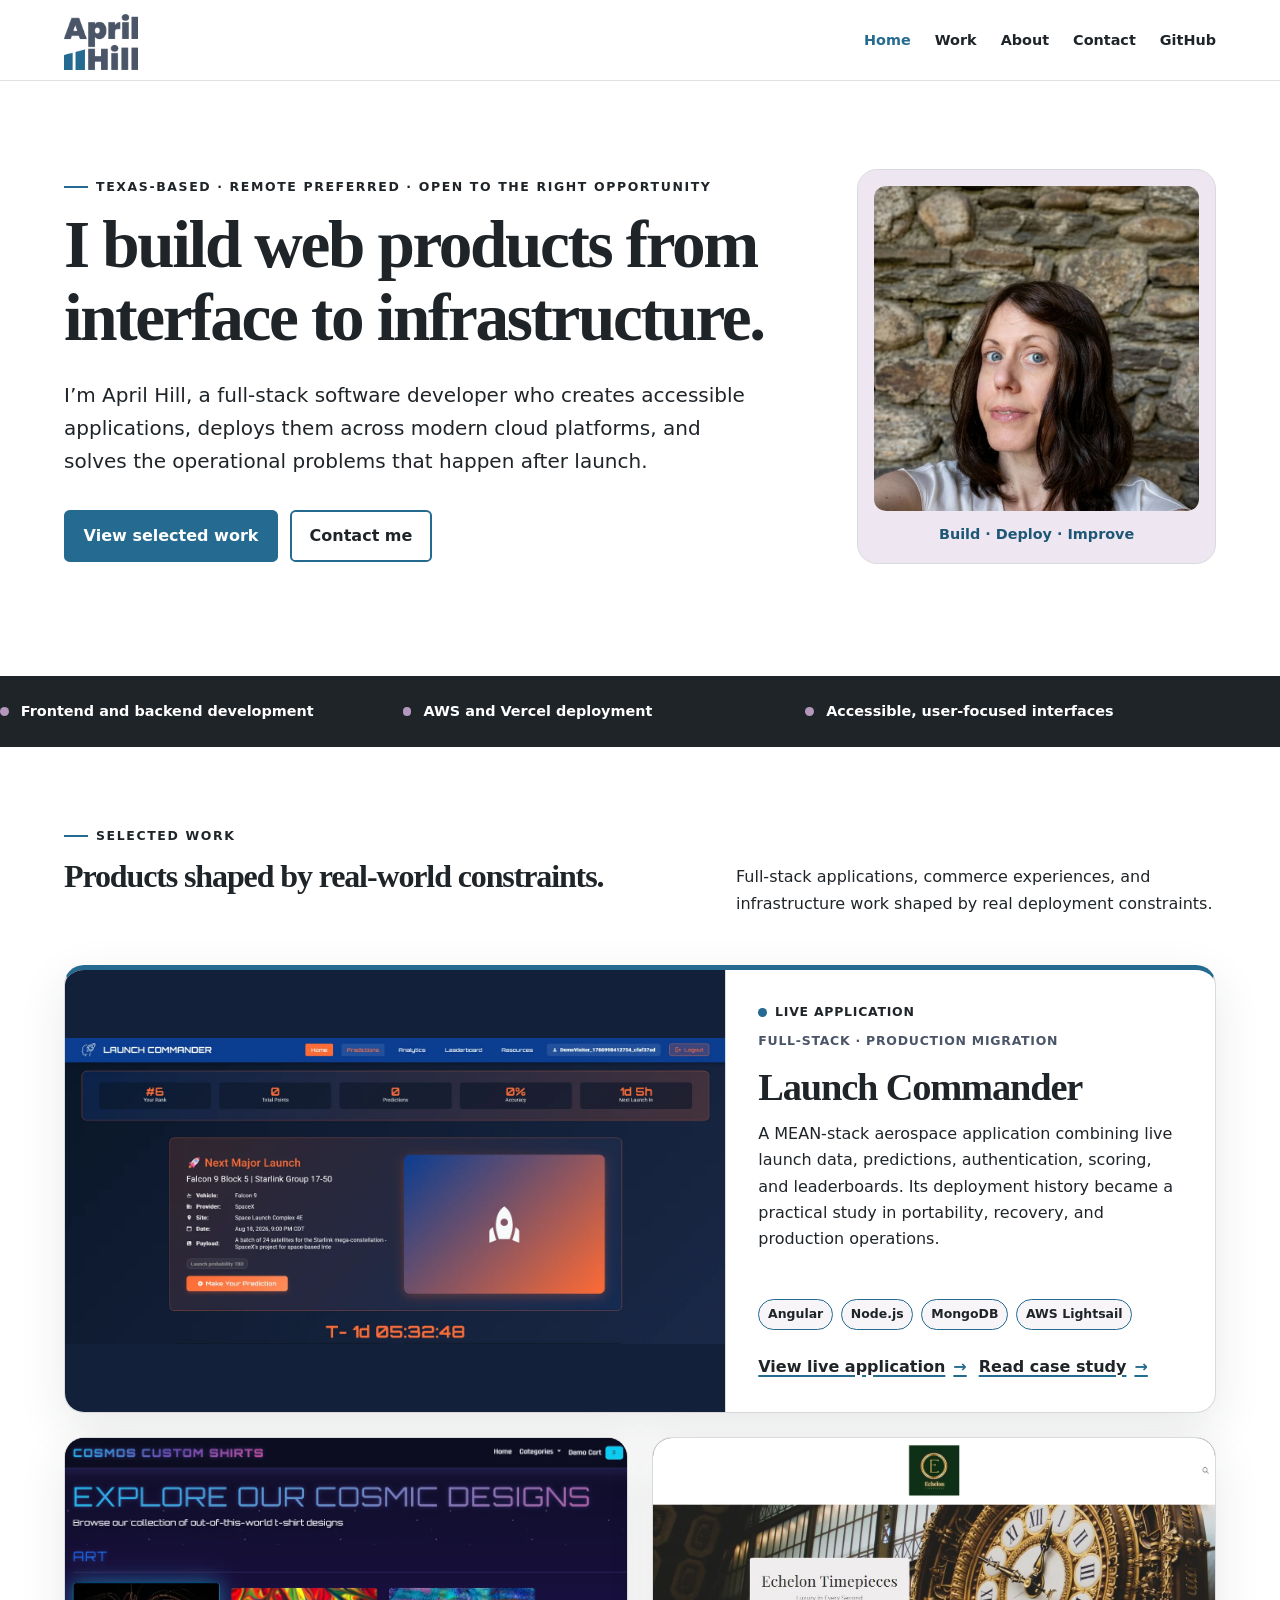
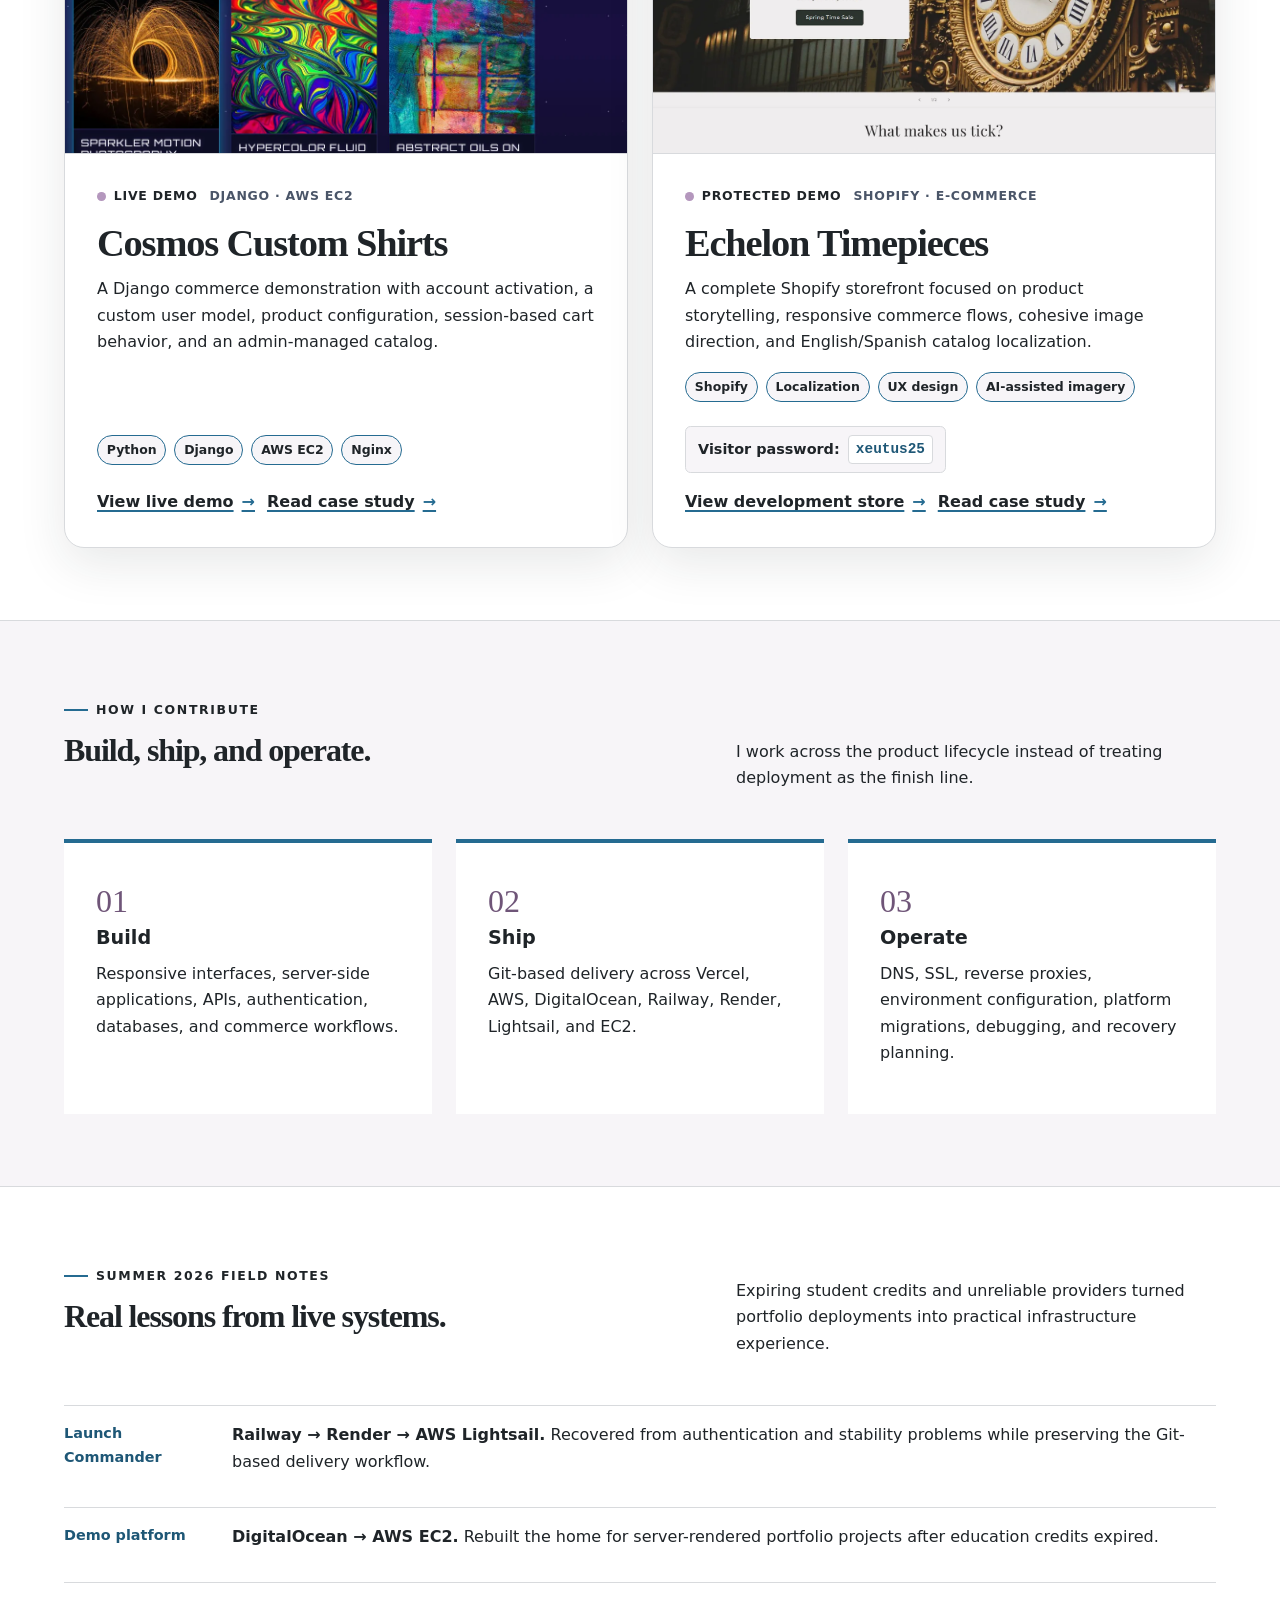
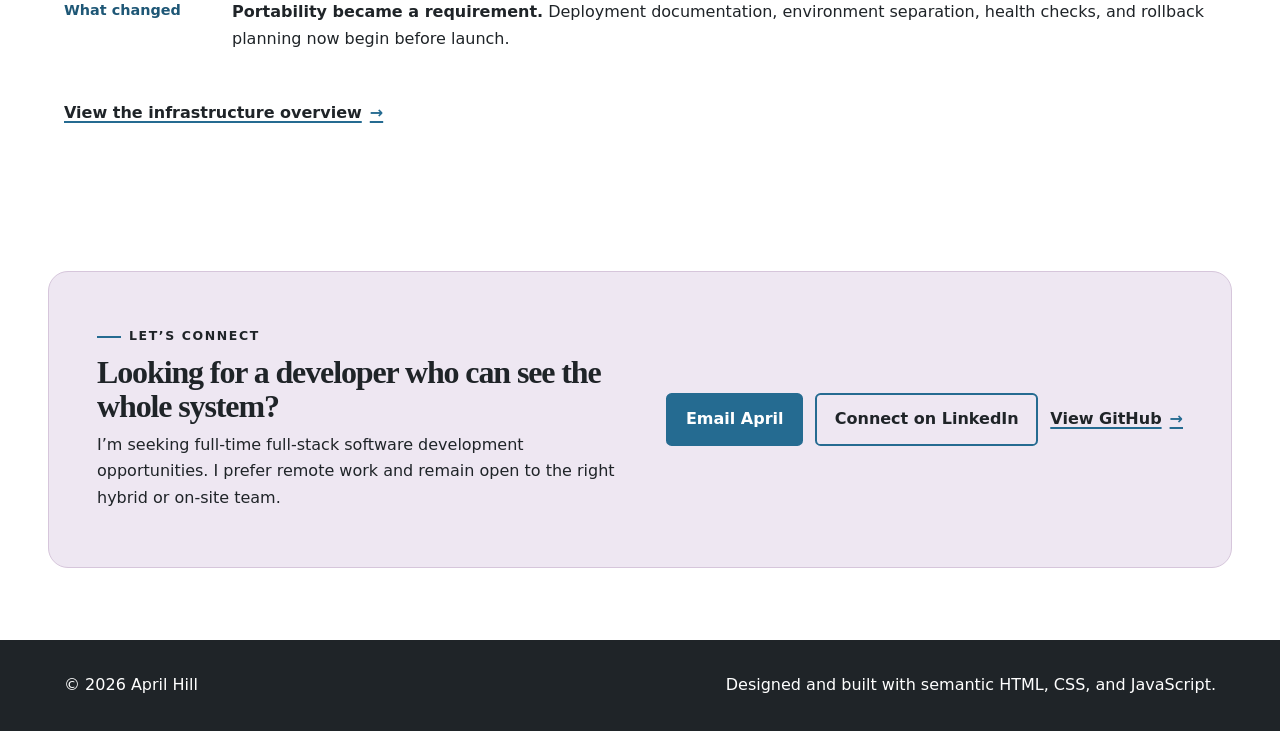
==== index.html @ 4a96fe5c "Initial portfolio site" ====
<!doctype html>
<html lang="en">
  <head>
    <meta charset="utf-8">
    <meta name="viewport" content="width=device-width, initial-scale=1">
    <meta name="description" content="April Hill is a full-stack software developer building accessible web products across frontend, backend, and cloud infrastructure.">
    <meta name="theme-color" content="#ffffff">
    <link rel="canonical" href="https://aprilhill.tech/">
    <link rel="icon" type="image/png" href="assets/images/logo.png">
    <meta property="og:type" content="website">
    <meta property="og:site_name" content="April Hill Portfolio">
    <meta property="og:title" content="April Hill | Full-Stack Software Developer">
    <meta property="og:description" content="Accessible full-stack web products, cloud delivery, and production-minded problem-solving.">
    <meta property="og:url" content="https://aprilhill.tech/">
    <meta property="og:image" content="https://aprilhill.tech/assets/images/profile/profile-april-stone.webp">
    <meta property="og:image:alt" content="April Hill, full-stack software developer">
    <meta name="twitter:card" content="summary">
    <title>April Hill | Full-Stack Software Developer</title>
    <link rel="stylesheet" href="css/global.css">
    <link rel="stylesheet" href="css/components.css">
    <link rel="stylesheet" href="css/pages.css">
    <script type="application/ld+json">
      {
        "@context": "https://schema.org",
        "@type": "Person",
        "name": "April Hill",
        "url": "https://aprilhill.tech/",
        "image": "https://aprilhill.tech/assets/images/profile/profile-april-stone.webp",
        "jobTitle": "Full-Stack Software Developer",
        "address": {
          "@type": "PostalAddress",
          "addressRegion": "Texas",
          "addressCountry": "US"
        },
        "sameAs": [
          "https://github.com/TiffanyApril-Dev",
          "https://www.linkedin.com/in/tiffanymorganhill"
        ],
        "knowsAbout": [
          "Full-stack web development",
          "Angular",
          "Node.js",
          "Python",
          "Django",
          "PHP",
          "MongoDB",
          "MySQL",
          "AWS",
          "Accessible web interfaces"
        ]
      }
    </script>
    <script src="js/main.js" defer></script>
  </head>
  <body>
    <a class="skip-link" href="#main-content">Skip to main content</a>

    <header class="site-header">
      <div class="container header-inner">
        <a class="wordmark" href="index.html" aria-label="April Hill home">
          <span class="wordmark-logo" aria-hidden="true"><img src="assets/images/logo.png" width="500" height="500" alt=""></span>
        </a>

        <button class="nav-toggle" type="button" aria-expanded="false" aria-controls="primary-nav" aria-label="Open navigation menu" data-nav-toggle>
          <span></span><span></span><span></span>
        </button>

        <nav class="primary-nav" id="primary-nav" aria-label="Primary navigation" data-primary-nav>
          <ul>
            <li><a href="index.html" aria-current="page">Home</a></li>
            <li><a href="work.html">Work</a></li>
            <li><a href="about.html">About</a></li>
            <li><a href="#contact">Contact</a></li>
            <li><a href="https://github.com/TiffanyApril-Dev" target="_blank" rel="noreferrer">GitHub</a></li>
          </ul>
        </nav>
      </div>
    </header>

    <main id="main-content">
      <section class="hero">
        <div class="container hero-grid">
          <div class="hero-copy">
            <p class="eyebrow">Texas-based · Remote preferred · Open to the right opportunity</p>
            <h1>I build web products from interface to infrastructure.</h1>
            <p class="hero-lead">I’m April Hill, a full-stack software developer who creates accessible applications, deploys them across modern cloud platforms, and solves the operational problems that happen after launch.</p>
            <div class="button-row">
              <a class="button" href="#selected-work">View selected work</a>
              <a class="button button--secondary" href="#contact">Contact me</a>
            </div>
          </div>

          <figure class="portrait-card portrait-card--tight">
            <img src="assets/images/profile/profile-april-stone.webp" width="1080" height="1080" alt="April Hill, full-stack software developer">
            <figcaption class="portrait-caption">Build · Deploy · Improve</figcaption>
          </figure>
        </div>
      </section>

      <aside class="proof-strip" aria-label="Core capabilities">
        <ul class="container proof-list">
          <li>Frontend and backend development</li>
          <li>AWS and Vercel deployment</li>
          <li>Accessible, user-focused interfaces</li>
        </ul>
      </aside>

      <section class="section" id="selected-work">
        <div class="container">
          <div class="section-heading">
            <div>
              <p class="eyebrow">Selected work</p>
              <h2>Products shaped by real-world constraints.</h2>
            </div>
            <p>Full-stack applications, commerce experiences, and infrastructure work shaped by real deployment constraints.</p>
          </div>

          <div class="project-grid">
            <article class="project-card project-card--featured">
              <figure class="project-card-media project-card-media--contain">
                <img src="assets/images/launch-commander/home-demo.webp" width="1600" height="750" loading="lazy" decoding="async" alt="Launch Commander dashboard showing user rank, prediction totals, and the next scheduled launch">
              </figure>
              <div class="project-card-body">
                <div class="project-card-kicker">
                  <span class="project-status project-status--live">Live application</span>
                  <span>Full-stack · Production migration</span>
                </div>
                <h3>Launch Commander</h3>
                <p>A MEAN-stack aerospace application combining live launch data, predictions, authentication, scoring, and leaderboards. Its deployment history became a practical study in portability, recovery, and production operations.</p>
                <ul class="tag-list" aria-label="Technologies used">
                  <li class="tag">Angular</li>
                  <li class="tag">Node.js</li>
                  <li class="tag">MongoDB</li>
                  <li class="tag">AWS Lightsail</li>
                </ul>
                <div class="link-row">
                  <a class="text-link" href="https://launchcommander.tech" target="_blank" rel="noreferrer">View live application</a>
                  <a class="text-link" href="launch-commander.html">Read case study</a>
                </div>
              </div>
            </article>

            <article class="project-card">
              <figure class="project-card-media">
                <img src="assets/images/cosmos/cosmos-home.webp" width="1175" height="661" loading="lazy" decoding="async" alt="Cosmos Custom Shirts product catalog displaying three colorful configurable designs">
              </figure>
              <div class="project-card-body">
                <div class="project-card-kicker">
                  <span class="project-status project-status--demo">Live demo</span>
                  <span>Django · AWS EC2</span>
                </div>
                <h3>Cosmos Custom Shirts</h3>
                <p>A Django commerce demonstration with account activation, a custom user model, product configuration, session-based cart behavior, and an admin-managed catalog.</p>
                <ul class="tag-list" aria-label="Technologies used">
                  <li class="tag">Python</li>
                  <li class="tag">Django</li>
                  <li class="tag">AWS EC2</li>
                  <li class="tag">Nginx</li>
                </ul>
                <div class="link-row">
                  <a class="text-link" href="https://cosmos.orbittiff.dev" target="_blank" rel="noreferrer">View live demo</a>
                  <a class="text-link" href="cosmos-custom-shirts.html">Read case study</a>
                </div>
              </div>
            </article>

            <article class="project-card">
              <figure class="project-card-media">
                <img src="assets/images/echelon/echelon-home.webp" width="1600" height="799" loading="lazy" decoding="async" alt="Echelon Timepieces storefront homepage with an ornate station clock and premium neutral styling">
              </figure>
              <div class="project-card-body">
                <div class="project-card-kicker">
                  <span class="project-status project-status--demo">Protected demo</span>
                  <span>Shopify · E-commerce</span>
                </div>
                <h3>Echelon Timepieces</h3>
                <p>A complete Shopify storefront focused on product storytelling, responsive commerce flows, cohesive image direction, and English/Spanish catalog localization.</p>
                <ul class="tag-list" aria-label="Technologies used">
                  <li class="tag">Shopify</li>
                  <li class="tag">Localization</li>
                  <li class="tag">UX design</li>
                  <li class="tag">AI-assisted imagery</li>
                </ul>
                <p class="demo-access"><span>Visitor password:</span> <code>xeutus25</code></p>
                <div class="link-row">
                  <a class="text-link" href="https://echelon-timepieces.myshopify.com" target="_blank" rel="noreferrer">View development store</a>
                  <a class="text-link" href="echelon-timepieces.html">Read case study</a>
                </div>
              </div>
            </article>
          </div>
        </div>
      </section>

      <section class="section section--surface">
        <div class="container">
          <div class="section-heading">
            <div>
              <p class="eyebrow">How I contribute</p>
              <h2>Build, ship, and operate.</h2>
            </div>
            <p>I work across the product lifecycle instead of treating deployment as the finish line.</p>
          </div>

          <div class="capability-grid">
            <article class="capability-card">
              <span class="capability-number" aria-hidden="true">01</span>
              <h3>Build</h3>
              <p>Responsive interfaces, server-side applications, APIs, authentication, databases, and commerce workflows.</p>
            </article>
            <article class="capability-card">
              <span class="capability-number" aria-hidden="true">02</span>
              <h3>Ship</h3>
              <p>Git-based delivery across Vercel, AWS, DigitalOcean, Railway, Render, Lightsail, and EC2.</p>
            </article>
            <article class="capability-card">
              <span class="capability-number" aria-hidden="true">03</span>
              <h3>Operate</h3>
              <p>DNS, SSL, reverse proxies, environment configuration, platform migrations, debugging, and recovery planning.</p>
            </article>
          </div>
        </div>
      </section>

      <section class="section">
        <div class="container">
          <div class="section-heading">
            <div>
              <p class="eyebrow">Summer 2026 field notes</p>
              <h2>Real lessons from live systems.</h2>
            </div>
            <p>Expiring student credits and unreliable providers turned portfolio deployments into practical infrastructure experience.</p>
          </div>

          <ol class="timeline">
            <li class="timeline-item">
              <span class="timeline-label">Launch Commander</span>
              <div><strong>Railway → Render → AWS Lightsail.</strong> Recovered from authentication and stability problems while preserving the Git-based delivery workflow.</div>
            </li>
            <li class="timeline-item">
              <span class="timeline-label">Demo platform</span>
              <div><strong>DigitalOcean → AWS EC2.</strong> Rebuilt the home for server-rendered portfolio projects after education credits expired.</div>
            </li>
            <li class="timeline-item">
              <span class="timeline-label">What changed</span>
              <div><strong>Portability became a requirement.</strong> Deployment documentation, environment separation, health checks, and rollback planning now begin before launch.</div>
            </li>
          </ol>
          <div class="section-action">
            <a class="text-link" href="work.html#cloud-infrastructure">View the infrastructure overview</a>
          </div>
        </div>
      </section>

      <section class="section" id="contact">
        <div class="container contact-panel">
          <div>
            <p class="eyebrow">Let’s connect</p>
            <h2>Looking for a developer who can see the whole system?</h2>
            <p>I’m seeking full-time full-stack software development opportunities. I prefer remote work and remain open to the right hybrid or on-site team.</p>
          </div>
          <div class="button-row">
            <a class="button" href="mailto:april.hill.dev@gmail.com">Email April</a>
            <a class="button button--secondary" href="https://www.linkedin.com/in/tiffanymorganhill" target="_blank" rel="noreferrer">Connect on LinkedIn</a>
            <a class="text-link" href="https://github.com/TiffanyApril-Dev" target="_blank" rel="noreferrer">View GitHub</a>
          </div>
        </div>
      </section>
    </main>

    <footer class="site-footer">
      <div class="container footer-inner">
        <span>© <span data-current-year>2026</span> April Hill</span>
        <span>Designed and built with semantic HTML, CSS, and JavaScript.</span>
      </div>
    </footer>
  </body>
</html>
---- css/global.css ----
@import url("tokens.css");

*,
*::before,
*::after {
  box-sizing: border-box;
}

html {
  scroll-behavior: smooth;
}

body {
  margin: 0;
  background: var(--color-canvas);
  color: var(--color-text);
  font-family: var(--font-body);
  font-size: var(--text-base);
  line-height: 1.65;
  text-rendering: optimizeLegibility;
  overflow-x: clip;
}

body.nav-open {
  overflow: hidden;
}

img,
svg {
  display: block;
  max-width: 100%;
}

button,
input,
textarea {
  font: inherit;
}

a {
  color: var(--color-primary-strong);
  text-underline-offset: 0.2em;
}

a:hover {
  color: var(--color-primary-strong);
}

:focus-visible {
  outline: 3px solid var(--color-focus);
  outline-offset: 4px;
}

h1,
h2,
h3,
p {
  margin-top: 0;
}

h1,
h2,
h3 {
  color: var(--color-ink);
  line-height: 1.08;
  overflow-wrap: break-word;
}

h1,
h2 {
  font-family: var(--font-display);
  font-weight: 600;
  letter-spacing: -0.035em;
}

h1 {
  margin-bottom: var(--space-5);
  font-size: var(--text-2xl);
}

h2 {
  margin-bottom: var(--space-5);
  font-size: var(--text-xl);
}

h3 {
  margin-bottom: var(--space-3);
  font-size: 1.2rem;
}

.container {
  width: 100%;
  max-width: calc(var(--content-width) + 2rem);
  margin-inline: auto;
  padding-inline: 1rem;
}

.reading-width {
  max-width: var(--reading-width);
}

.section {
  padding-block: var(--space-8);
}

.section--surface {
  background: var(--color-bg-alternate);
  border-block: 1px solid var(--color-border);
}

.eyebrow {
  display: inline-flex;
  align-items: center;
  gap: var(--space-2);
  margin-bottom: var(--space-3);
  color: var(--color-ink);
  font-size: var(--text-xs);
  font-weight: 800;
  letter-spacing: 0.13em;
  text-transform: uppercase;
}

.eyebrow::before {
  width: 1.5rem;
  height: 2px;
  flex: 0 0 auto;
  background: var(--color-primary);
  content: "";
}

.section-heading {
  display: grid;
  grid-template-columns: minmax(0, 1fr) minmax(16rem, 30rem);
  gap: var(--space-6);
  align-items: end;
  margin-bottom: var(--space-7);
}

.section-heading > * {
  min-width: 0;
  margin-bottom: 0;
}

.skip-link {
  position: fixed;
  z-index: 100;
  top: var(--space-4);
  left: var(--space-4);
  padding: var(--space-3) var(--space-4);
  transform: translateY(-200%);
  background: var(--color-ink);
  color: white;
  border-radius: var(--radius-sm);
}

.skip-link:focus {
  transform: translateY(0);
}

@media (max-width: 48rem) {
  h1 {
    font-size: clamp(2.35rem, 11vw, 3.25rem);
  }

  .section {
    padding-block: var(--space-7);
  }

  .section-heading {
    grid-template-columns: 1fr;
    gap: var(--space-3);
  }
}

@media (prefers-reduced-motion: reduce) {
  html {
    scroll-behavior: auto;
  }

  *,
  *::before,
  *::after {
    scroll-behavior: auto !important;
    transition-duration: 0.01ms !important;
    animation-duration: 0.01ms !important;
    animation-iteration-count: 1 !important;
  }
}
---- css/components.css ----
.site-header {
  position: sticky;
  z-index: 20;
  top: 0;
  background: color-mix(in srgb, var(--color-surface) 94%, transparent);
  border-bottom: 1px solid color-mix(in srgb, var(--color-border) 80%, transparent);
  backdrop-filter: blur(14px);
}

.header-inner {
  display: flex;
  min-height: 5rem;
  align-items: center;
  justify-content: space-between;
  gap: var(--space-5);
}

.wordmark {
  display: inline-flex;
  align-items: center;
  gap: var(--space-2);
  color: var(--color-ink);
  font-weight: 800;
  text-decoration: none;
}

.wordmark-logo {
  position: relative;
  display: block;
  width: 4.65rem;
  height: 3.75rem;
  flex: 0 0 auto;
  overflow: hidden;
}

.wordmark-logo img {
  position: absolute;
  top: -0.83rem;
  left: -0.32rem;
  width: 5.39rem;
  max-width: none;
  height: auto;
}

.primary-nav ul {
  display: flex;
  margin: 0;
  padding: 0;
  align-items: center;
  gap: var(--space-5);
  list-style: none;
}

.primary-nav a {
  color: var(--color-ink);
  font-size: var(--text-sm);
  font-weight: 700;
  text-decoration: none;
}

.primary-nav a[aria-current="page"] {
  color: var(--color-primary);
}

.nav-toggle {
  display: none;
  width: 2.8rem;
  height: 2.8rem;
  padding: 0.7rem;
  border: 1px solid var(--color-border);
  background: var(--color-surface);
  border-radius: var(--radius-sm);
}

.nav-toggle span {
  display: block;
  height: 2px;
  margin-block: 0.25rem;
  background: var(--color-ink);
}

.button-row,
.link-row {
  display: flex;
  flex-wrap: wrap;
  gap: var(--space-3);
  align-items: center;
}

.button {
  display: inline-flex;
  min-height: 3rem;
  padding: 0.7rem 1.1rem;
  align-items: center;
  justify-content: center;
  background: var(--color-button-primary-bg);
  color: var(--color-button-primary-text);
  border: 2px solid var(--color-button-primary-border);
  border-radius: var(--radius-sm);
  font-weight: 800;
  text-decoration: none;
  transition: background-color 160ms ease, border-color 160ms ease, transform 160ms ease;
}

.button:hover {
  background: var(--color-button-primary-bg-hover);
  border-color: var(--color-button-primary-bg-hover);
  color: var(--color-button-primary-text);
  transform: translateY(-2px);
}

.button--secondary {
  background: transparent;
  color: var(--color-ink);
  border-color: var(--color-button-primary-border);
}

.button--secondary:hover {
  background: var(--color-primary-soft);
  color: var(--color-ink);
  border-color: var(--color-button-primary-border);
}

.text-link {
  display: inline-flex;
  align-items: center;
  gap: var(--space-2);
  color: var(--color-ink);
  font-weight: 800;
  text-decoration-color: var(--color-primary);
  text-decoration-thickness: 0.12em;
}

.text-link:hover {
  color: var(--color-ink);
  text-decoration-color: var(--color-accent-decorative);
}

.text-link::after {
  color: var(--color-primary);
  content: "\2192";
}

.demo-access {
  display: flex;
  width: fit-content;
  max-width: 100%;
  margin: 0 0 var(--space-4);
  padding: var(--space-2) var(--space-3);
  flex-wrap: wrap;
  gap: var(--space-2);
  align-items: center;
  background: var(--color-primary-soft);
  color: var(--color-ink);
  border: 1px solid var(--color-border);
  border-radius: var(--radius-sm);
  font-size: var(--text-sm);
}

.demo-access span {
  font-weight: 700;
}

.demo-access code {
  padding: 0.1rem 0.45rem;
  background: var(--color-surface);
  color: var(--color-primary-strong);
  border: 1px solid var(--color-border);
  border-radius: 0.25rem;
  font-family: ui-monospace, "Cascadia Code", "SFMono-Regular", Consolas, monospace;
  font-weight: 800;
}

.tag-list {
  display: flex;
  flex-wrap: wrap;
  margin: 0;
  padding: 0;
  gap: var(--space-2);
  list-style: none;
}

.tag {
  padding: 0.25rem 0.55rem;
  background: var(--color-primary-soft);
  color: var(--color-ink);
  border: 1px solid var(--color-primary);
  border-radius: 999px;
  font-size: var(--text-xs);
  font-weight: 750;
}

.project-grid {
  display: grid;
  grid-template-columns: repeat(12, minmax(0, 1fr));
  gap: var(--space-5);
}

.project-card {
  grid-column: span 6;
  display: flex;
  min-height: 31rem;
  flex-direction: column;
  overflow: hidden;
  background: var(--color-surface-strong);
  border: 1px solid var(--color-border);
  border-radius: var(--radius-lg);
  box-shadow: var(--shadow-soft);
  min-width: 0;
}

.project-card--featured {
  grid-column: 1 / -1;
  display: grid;
  grid-template-columns: minmax(0, 1.15fr) minmax(20rem, 0.85fr);
  min-height: 28rem;
  background: var(--color-surface-strong);
  color: var(--color-ink);
  border-top: 5px solid var(--color-primary);
}

.project-card-media {
  aspect-ratio: 16 / 9;
  margin: 0;
  overflow: hidden;
  background: var(--color-ink);
  border-bottom: 1px solid var(--color-border);
}

.project-card-media img {
  width: 100%;
  height: 100%;
  object-fit: cover;
  object-position: center top;
}

.project-card-media--contain {
  background: #12203a;
}

.project-card-media--contain img {
  object-fit: contain;
  object-position: center;
}

.project-card--featured .project-card-media {
  height: 100%;
  aspect-ratio: auto;
  border-right: 1px solid var(--color-border);
  border-bottom: 0;
}

.project-card-body {
  display: flex;
  padding: var(--space-6);
  flex: 1;
  flex-direction: column;
}

.project-card-kicker {
  display: flex;
  flex-wrap: wrap;
  margin-bottom: var(--space-4);
  gap: var(--space-2) var(--space-3);
  align-items: center;
  color: var(--color-muted);
  font-size: var(--text-xs);
  font-weight: 800;
  letter-spacing: 0.06em;
  text-transform: uppercase;
}

.project-status {
  display: inline-flex;
  gap: var(--space-2);
  align-items: center;
  color: var(--color-ink);
}

.project-status::before {
  width: 0.55rem;
  height: 0.55rem;
  flex: 0 0 auto;
  background: var(--color-primary);
  border-radius: 50%;
  content: "";
}

.project-status--demo::before {
  background: var(--color-accent-decorative);
}

.project-status--archived::before {
  background: var(--color-muted);
}

.project-card h3 {
  max-width: 30rem;
  font-family: var(--font-display);
  font-size: clamp(1.7rem, 3vw, 2.6rem);
  letter-spacing: -0.03em;
}

.project-card p {
  max-width: 44rem;
}

.project-card .tag-list {
  margin-top: auto;
  margin-bottom: var(--space-5);
}

.capability-grid {
  display: grid;
  grid-template-columns: repeat(3, 1fr);
  gap: var(--space-5);
}

.capability-card {
  padding: var(--space-6);
  border-top: 4px solid var(--color-primary);
  background: var(--color-surface);
}

.capability-number {
  color: var(--color-accent);
  font-family: var(--font-display);
  font-size: 2rem;
}

.site-footer {
  padding-block: var(--space-6);
  background: var(--color-ink);
  color: var(--color-neutral-white);
}

.footer-inner {
  display: flex;
  justify-content: space-between;
  gap: var(--space-5);
}

.site-footer a {
  color: var(--color-neutral-white);
}

@media (max-width: 48rem) {
  .wordmark-logo {
    width: 4.03rem;
    height: 3.25rem;
  }

  .wordmark-logo img {
    top: -0.72rem;
    left: -0.28rem;
    width: 4.67rem;
  }

  .nav-toggle {
    display: block;
  }

  .primary-nav {
    position: fixed;
    inset: 5rem 0 auto 0;
    display: none;
    padding: var(--space-5) 1rem var(--space-6);
    background: var(--color-surface);
    border-bottom: 1px solid var(--color-border);
  }

  .primary-nav[data-open="true"] {
    display: block;
  }

  .primary-nav ul {
    align-items: stretch;
    flex-direction: column;
    gap: 0;
  }

  .primary-nav a {
    display: block;
    padding: var(--space-4);
    border-bottom: 1px solid var(--color-border);
    font-size: var(--text-base);
  }

  .project-card,
  .project-card--featured {
    grid-column: 1 / -1;
    min-height: auto;
  }

  .project-card--featured {
    grid-template-columns: 1fr;
  }

  .project-card--featured .project-card-media {
    aspect-ratio: 16 / 9;
    border-right: 0;
    border-bottom: 1px solid var(--color-border);
  }

  .capability-grid {
    grid-template-columns: 1fr;
  }

  .footer-inner {
    flex-direction: column;
  }
}
---- css/pages.css ----
.hero {
  padding-block: var(--space-8) var(--space-9);
  background: var(--color-surface);
}

.hero-grid {
  display: grid;
  grid-template-columns: minmax(0, 1.35fr) minmax(18rem, 0.65fr);
  gap: var(--space-7);
  align-items: center;
}

.hero-copy {
  max-width: 52rem;
  min-width: 0;
}

.hero-lead {
  max-width: 44rem;
  margin-bottom: var(--space-6);
  font-size: var(--text-lg);
}

.portrait-card {
  max-width: 23rem;
  margin-inline: auto;
  padding: var(--space-4);
  background: var(--color-bg-portrait);
  border: 1px solid var(--color-border);
  border-radius: var(--radius-lg);
}

.portrait-card img {
  width: 100%;
  height: auto;
  object-fit: contain;
  object-position: center bottom;
  border-radius: var(--radius-md);
}

.portrait-card--tight {
  overflow: hidden;
}

.portrait-card--tight img {
  aspect-ratio: 1;
  object-fit: cover;
  object-position: center 25%;
}

.portrait-caption {
  margin: var(--space-3) 0 0;
  color: var(--color-primary-strong);
  font-size: var(--text-sm);
  font-weight: 750;
  text-align: center;
}

.proof-strip {
  padding-block: var(--space-5);
  background: var(--color-ink);
  color: white;
}

.proof-list {
  display: grid;
  grid-template-columns: repeat(3, 1fr);
  margin: 0;
  padding: 0;
  gap: var(--space-5);
  list-style: none;
}

.proof-list li {
  display: flex;
  gap: var(--space-3);
  align-items: center;
  font-size: var(--text-sm);
  font-weight: 700;
}

.proof-list li::before {
  width: 0.55rem;
  height: 0.55rem;
  flex: 0 0 auto;
  background: var(--color-accent-decorative);
  border-radius: 50%;
  content: "";
}

.timeline {
  display: grid;
  margin: 0;
  padding: 0;
  gap: var(--space-4);
  list-style: none;
}

.timeline-item {
  display: grid;
  grid-template-columns: 9rem minmax(0, 1fr);
  padding-block: var(--space-4);
  gap: var(--space-5);
  border-top: 1px solid var(--color-border);
}

.timeline-label {
  color: var(--color-primary-strong);
  font-size: var(--text-sm);
  font-weight: 800;
}

.contact-panel {
  display: grid;
  grid-template-columns: minmax(0, 1fr) auto;
  padding: var(--space-7);
  gap: var(--space-6);
  align-items: center;
  background: var(--color-bg-accent-callout);
  border: 1px solid color-mix(in srgb, var(--color-accent-digital-lavender) 55%, white);
  border-radius: var(--radius-lg);
}

.contact-panel h2,
.contact-panel p {
  margin-bottom: var(--space-2);
}

.page-hero {
  padding-block: var(--space-8) var(--space-7);
}

.page-hero p {
  max-width: var(--reading-width);
  font-size: var(--text-lg);
}

.work-list {
  display: grid;
  gap: var(--space-5);
}

.work-showcase {
  display: grid;
  gap: var(--space-6);
}

.work-card {
  display: grid;
  grid-template-columns: minmax(18rem, 0.85fr) minmax(0, 1.15fr);
  overflow: hidden;
  background: var(--color-surface);
  border: 1px solid var(--color-border);
  border-radius: var(--radius-lg);
  box-shadow: var(--shadow-soft);
}

.work-card--featured {
  border-top: 5px solid var(--color-primary);
}

.work-card-media {
  min-height: 100%;
  margin: 0;
  overflow: hidden;
  background: var(--color-ink);
  border-right: 1px solid var(--color-border);
}

.work-card-media img {
  width: 100%;
  height: 100%;
  min-height: 27rem;
  object-fit: cover;
  object-position: center top;
}

.work-card-media--contain {
  background: #12203a;
}

.work-card-media--contain img {
  object-fit: contain;
  object-position: center;
}

.work-card-body {
  display: flex;
  padding: var(--space-7);
  flex-direction: column;
  min-width: 0;
}

.work-card-body h2 {
  margin-bottom: var(--space-4);
}

.work-card-body .tag-list {
  margin: auto 0 var(--space-5);
}

.project-facts {
  display: grid;
  grid-template-columns: repeat(3, minmax(0, 1fr));
  margin: var(--space-5) 0;
  border-block: 1px solid var(--color-border);
}

.project-facts div {
  padding: var(--space-4);
  border-right: 1px solid var(--color-border);
  min-width: 0;
}

.project-facts div:first-child {
  padding-left: 0;
}

.project-facts div:last-child {
  padding-right: 0;
  border-right: 0;
}

.project-facts dt {
  margin-bottom: var(--space-1);
  color: var(--color-primary-strong);
  font-size: var(--text-xs);
  font-weight: 800;
  letter-spacing: 0.09em;
  text-transform: uppercase;
}

.project-facts dd {
  margin: 0;
  color: var(--color-ink);
  font-size: var(--text-sm);
  font-weight: 700;
  line-height: 1.45;
}

.deployment-map {
  display: flex;
  min-height: 100%;
  padding: var(--space-7);
  gap: var(--space-4);
  align-items: center;
  justify-content: center;
  background: var(--color-ink);
  color: var(--color-neutral-white);
  border-right: 1px solid var(--color-border);
}

.deployment-targets {
  display: grid;
  gap: var(--space-3);
}

.deployment-node {
  display: grid;
  min-width: 10rem;
  padding: var(--space-4);
  gap: var(--space-1);
  background: rgb(255 255 255 / 0.08);
  border: 1px solid rgb(255 255 255 / 0.22);
  border-radius: var(--radius-md);
}

.deployment-node--source {
  border-color: var(--color-primary);
  box-shadow: 0 0 0 1px color-mix(in srgb, var(--color-primary) 35%, transparent);
}

.deployment-node strong {
  color: var(--color-neutral-white);
}

.deployment-node span {
  color: color-mix(in srgb, var(--color-neutral-white) 75%, transparent);
  font-size: var(--text-xs);
  line-height: 1.4;
}

.deployment-arrow {
  color: var(--color-accent-decorative);
  font-size: 2rem;
  font-weight: 800;
}

.section-action {
  margin-top: var(--space-6);
}

.work-item {
  display: grid;
  grid-template-columns: 12rem minmax(0, 1fr) auto;
  padding: var(--space-6) 0;
  gap: var(--space-6);
  align-items: start;
  border-top: 1px solid var(--color-border);
}

.work-item > * {
  min-width: 0;
}

.work-item h2 {
  font-family: var(--font-body);
  font-size: 1.35rem;
  letter-spacing: -0.02em;
}

.work-meta {
  color: var(--color-primary-strong);
  font-size: var(--text-sm);
  font-weight: 800;
}

.case-study-hero {
  padding-block: var(--space-8);
  background: var(--color-bg-alternate);
  border-bottom: 1px solid var(--color-border);
}

.case-study-hero-grid {
  display: grid;
  grid-template-columns: minmax(0, 1.2fr) minmax(18rem, 0.8fr);
  gap: var(--space-7);
  align-items: end;
}

.case-study-hero-grid > *,
.case-study-section > * {
  min-width: 0;
}

.case-study-lead {
  max-width: var(--reading-width);
  margin-bottom: var(--space-6);
  font-size: var(--text-lg);
}

.case-study-hero .button-row {
  margin-top: var(--space-5);
}

.case-study-summary {
  padding: var(--space-6);
  background: var(--color-surface);
  border: 1px solid var(--color-border);
  border-top: 4px solid var(--color-accent-decorative);
  border-radius: var(--radius-lg);
  box-shadow: var(--shadow-soft);
}

.case-study-summary dl {
  display: grid;
  margin: 0;
  gap: var(--space-4);
}

.case-study-summary div {
  padding-bottom: var(--space-3);
  border-bottom: 1px solid var(--color-border);
}

.case-study-summary div:last-child {
  padding-bottom: 0;
  border-bottom: 0;
}

.case-study-summary dt {
  color: var(--color-primary-strong);
  font-size: var(--text-xs);
  font-weight: 800;
  letter-spacing: 0.1em;
  text-transform: uppercase;
}

.case-study-summary dd {
  margin: var(--space-1) 0 0;
  font-weight: 700;
  overflow-wrap: anywhere;
}

.case-study-figure {
  margin: 0;
  overflow: hidden;
  background: var(--color-surface);
  border: 1px solid var(--color-border);
  border-radius: var(--radius-lg);
  box-shadow: var(--shadow-soft);
}

.case-study-figure img {
  width: 100%;
  height: auto;
}

.case-study-figure figcaption {
  padding: var(--space-3) var(--space-4);
  color: var(--color-muted);
  font-size: var(--text-sm);
}

.case-study-section {
  display: grid;
  grid-template-columns: minmax(12rem, 0.35fr) minmax(0, 0.65fr);
  gap: var(--space-7);
  align-items: start;
}

.case-study-section h2 {
  position: sticky;
  top: 7rem;
}

.case-study-copy {
  max-width: var(--reading-width);
}

.case-study-gallery {
  display: grid;
  grid-template-columns: repeat(2, minmax(0, 1fr));
  margin-top: var(--space-6);
  gap: var(--space-5);
}

.case-study-gallery .case-study-figure--wide {
  grid-column: 1 / -1;
}

.architecture-flow {
  display: grid;
  grid-template-columns: repeat(3, minmax(0, 1fr));
  margin-top: var(--space-6);
  padding: var(--space-5);
  gap: var(--space-4);
  background: var(--color-surface);
  border: 1px solid var(--color-border);
  border-radius: var(--radius-lg);
  box-shadow: var(--shadow-soft);
}

.architecture-node {
  position: relative;
  min-width: 0;
  padding: var(--space-4);
  background: var(--color-bg-alternate);
  border: 1px solid var(--color-border);
  border-top: 3px solid var(--color-primary);
  border-radius: var(--radius-md);
}

.architecture-node:not(:last-child)::after {
  position: absolute;
  top: 50%;
  right: calc(var(--space-4) * -1 - 0.42rem);
  z-index: 1;
  width: 0.85rem;
  height: 0.85rem;
  transform: translateY(-50%) rotate(45deg);
  border-top: 2px solid var(--color-primary);
  border-right: 2px solid var(--color-primary);
  content: "";
}

.architecture-node strong,
.architecture-node span {
  display: block;
}

.architecture-node strong {
  margin-bottom: var(--space-1);
  color: var(--color-ink);
}

.architecture-node span {
  color: var(--color-muted);
  font-size: var(--text-sm);
}

.migration-history {
  display: grid;
  margin: var(--space-6) 0 0;
  padding: 0;
  gap: var(--space-4);
  list-style: none;
}

.migration-history li {
  display: grid;
  grid-template-columns: 3.25rem minmax(0, 1fr);
  padding: var(--space-4);
  gap: var(--space-3);
  background: var(--color-surface);
  border: 1px solid var(--color-border);
  border-left: 3px solid var(--color-primary);
  border-radius: var(--radius-md);
}

.migration-step {
  color: var(--color-primary-strong);
  font-size: var(--text-xs);
  font-weight: 800;
  letter-spacing: 0.08em;
  text-transform: uppercase;
}

.migration-history strong,
.migration-history span {
  display: block;
}

.migration-history span:last-child {
  margin-top: var(--space-1);
  color: var(--color-muted);
  font-size: var(--text-sm);
}

.case-study-outcome {
  padding: var(--space-7);
  background: var(--color-bg-case-study-highlight);
  border: 1px solid var(--color-border);
  border-top: 4px solid var(--color-accent-decorative);
  border-radius: var(--radius-lg);
  box-shadow: var(--shadow-soft);
}

.case-study-outcome p:last-child {
  margin-bottom: 0;
}

.case-study-next {
  display: flex;
  justify-content: space-between;
  gap: var(--space-5);
  align-items: center;
}

.about-grid {
  display: grid;
  grid-template-columns: minmax(16rem, 0.75fr) minmax(0, 1.25fr);
  gap: var(--space-7);
}

.about-grid .portrait-card {
  margin: 0;
}

.about-actions {
  margin-top: var(--space-6);
}

.skills-list {
  display: grid;
  grid-template-columns: repeat(2, 1fr);
  margin: var(--space-6) 0 0;
  padding: 0;
  gap: var(--space-4);
  list-style: none;
}

.skills-list li {
  padding: var(--space-4);
  background: var(--color-surface);
  border-left: 3px solid var(--color-primary);
}

.style-guide-grid {
  display: grid;
  grid-template-columns: repeat(auto-fit, minmax(10rem, 1fr));
  gap: var(--space-4);
}

.swatch {
  overflow: hidden;
  background: var(--color-surface-strong);
  border: 1px solid var(--color-border);
  border-radius: var(--radius-md);
}

.swatch-color {
  height: 7rem;
}

.swatch-color--canvas { background: var(--color-canvas); }
.swatch-color--surface { background: var(--color-surface); }
.swatch-color--ink { background: var(--color-ink); }
.swatch-color--primary { background: var(--color-primary); }
.swatch-color--accent { background: var(--color-accent); }
.swatch-color--border { background: var(--color-border); }
.swatch-color--slate { background: var(--color-brand-slate); }
.swatch-color--vivid-steel { background: var(--color-brand-vivid-steel); }
.swatch-color--graphite { background: var(--color-brand-graphite); }
.swatch-color--lavender { background: var(--color-accent-digital-lavender); }
.swatch-color--pale-lavender { background: var(--color-accent-pale-lavender); }
.swatch-color--deep-lavender { background: var(--color-accent-deep-lavender); }
.swatch-color--alternate { background: var(--color-neutral-alternate); }
.swatch-color--light-border { background: var(--color-neutral-border); }
.swatch-color--white { background: var(--color-neutral-white); }

.swatch-label {
  padding: var(--space-3);
  color: var(--color-ink);
  font-size: var(--text-sm);
  font-weight: 750;
}

.semantic-preview-heading {
  margin-top: var(--space-7);
}

.component-preview {
  display: grid;
  padding: var(--space-6);
  gap: var(--space-5);
  background: var(--color-surface);
  border: 1px solid var(--color-border);
  border-radius: var(--radius-lg);
}

.project-grid > .capability-card {
  grid-column: span 6;
}

.type-sample-display {
  margin-bottom: var(--space-3);
  font-family: var(--font-display);
  font-size: clamp(2.4rem, 7vw, 5.5rem);
  letter-spacing: -0.04em;
  line-height: 0.98;
}

@media (max-width: 48rem) {
  .hero {
    padding-block: var(--space-7);
  }

  .hero-grid,
  .about-grid {
    grid-template-columns: 1fr;
  }

  .hero-copy {
    order: 1;
  }

  .portrait-card {
    order: 2;
    max-width: 18rem;
  }

  .proof-list {
    grid-template-columns: 1fr;
    gap: var(--space-3);
  }

  .timeline-item,
  .work-item,
  .work-card,
  .contact-panel,
  .case-study-hero-grid,
  .case-study-section {
    grid-template-columns: 1fr;
    gap: var(--space-3);
  }

  .work-card-media,
  .deployment-map {
    min-height: auto;
    border-right: 0;
    border-bottom: 1px solid var(--color-border);
  }

  .work-card-media img {
    min-height: auto;
    aspect-ratio: 16 / 9;
  }

  .work-card-body {
    padding: var(--space-5);
  }

  .project-facts {
    grid-template-columns: 1fr;
  }

  .project-facts div,
  .project-facts div:first-child,
  .project-facts div:last-child {
    padding: var(--space-3) 0;
    border-right: 0;
    border-bottom: 1px solid var(--color-border);
  }

  .project-facts div:last-child {
    border-bottom: 0;
  }

  .deployment-map {
    flex-direction: column;
    align-items: stretch;
  }

  .deployment-arrow {
    align-self: center;
    transform: rotate(90deg);
  }

  .case-study-section h2 {
    position: static;
  }

  .case-study-gallery {
    grid-template-columns: 1fr;
  }

  .architecture-flow {
    grid-template-columns: 1fr;
  }

  .architecture-node:not(:last-child)::after {
    top: auto;
    right: 50%;
    bottom: calc(var(--space-4) * -1 - 0.42rem);
    transform: translateX(50%) rotate(135deg);
  }

  .case-study-gallery .case-study-figure--wide {
    grid-column: auto;
  }

  .case-study-outcome {
    padding: var(--space-5);
  }

  .case-study-next {
    align-items: flex-start;
    flex-direction: column;
  }

  .skills-list {
    grid-template-columns: 1fr;
  }

  .project-grid > .capability-card {
    grid-column: 1 / -1;
  }
}
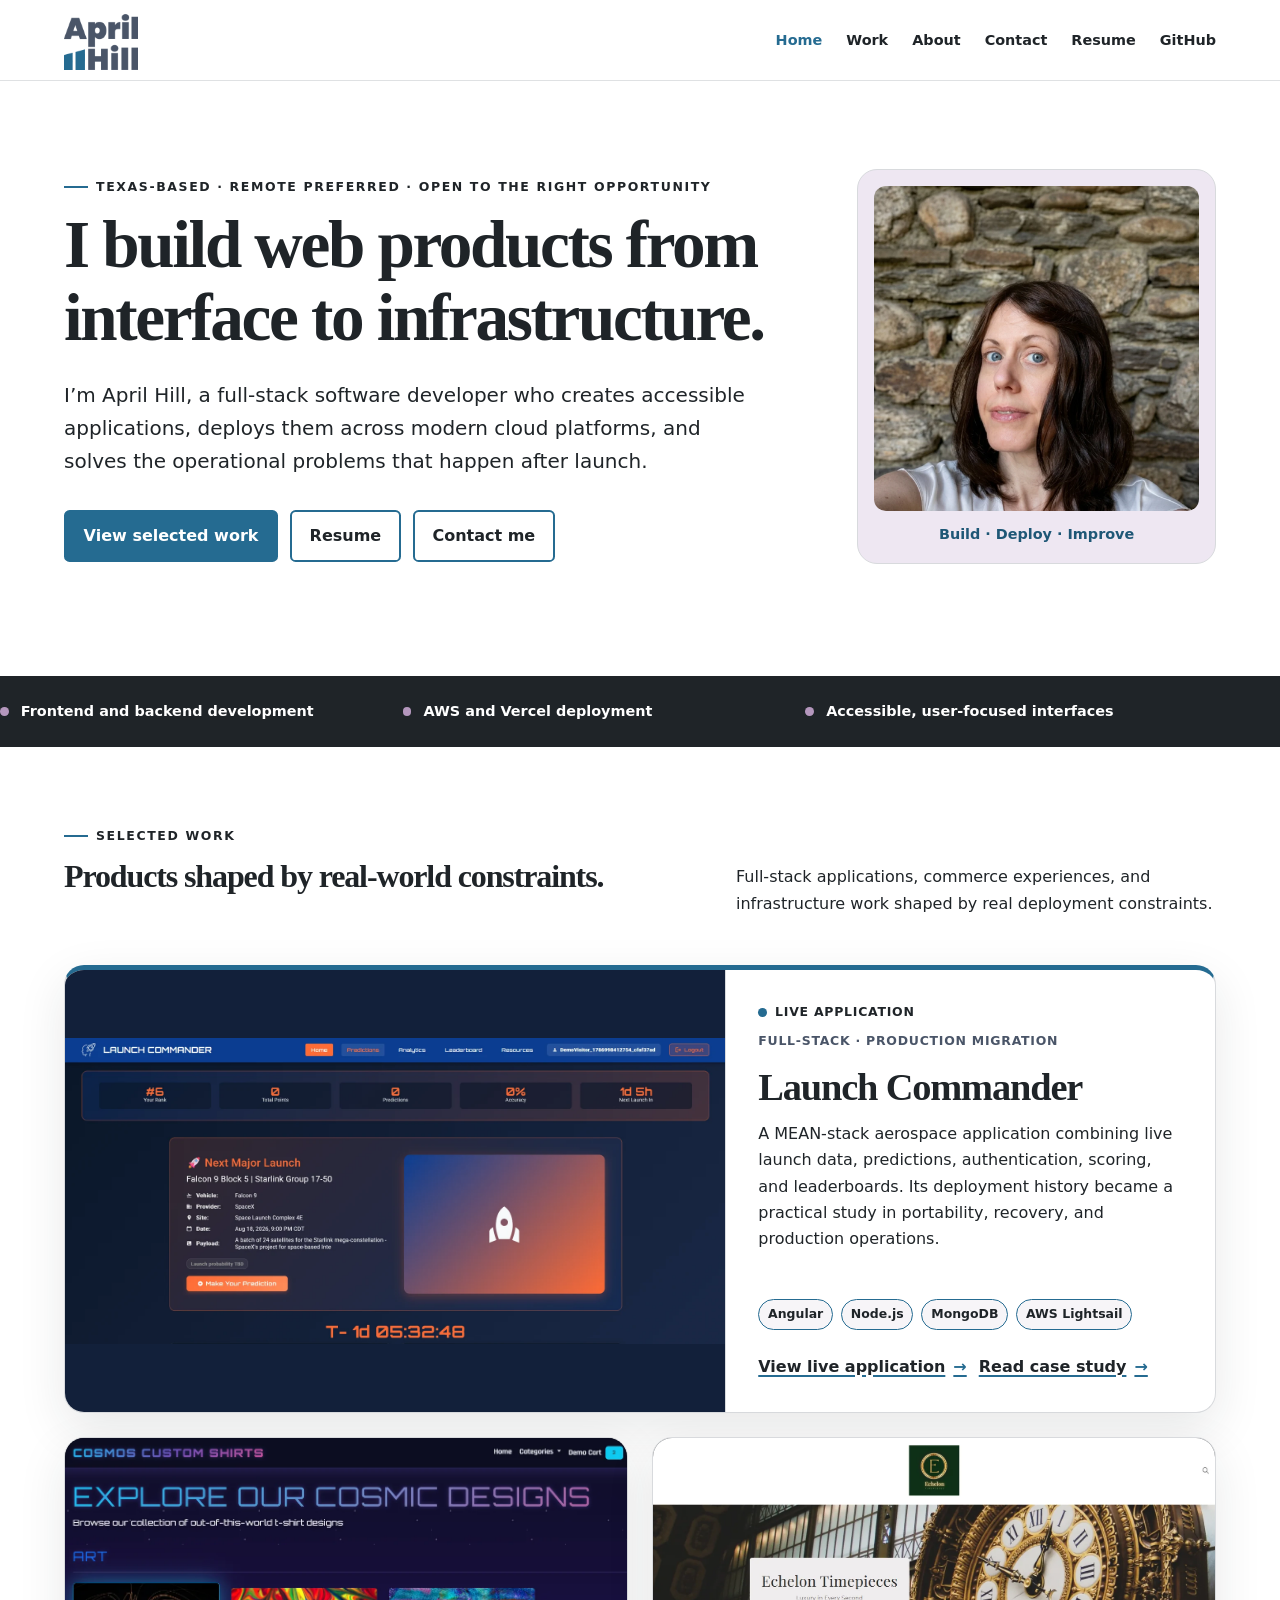
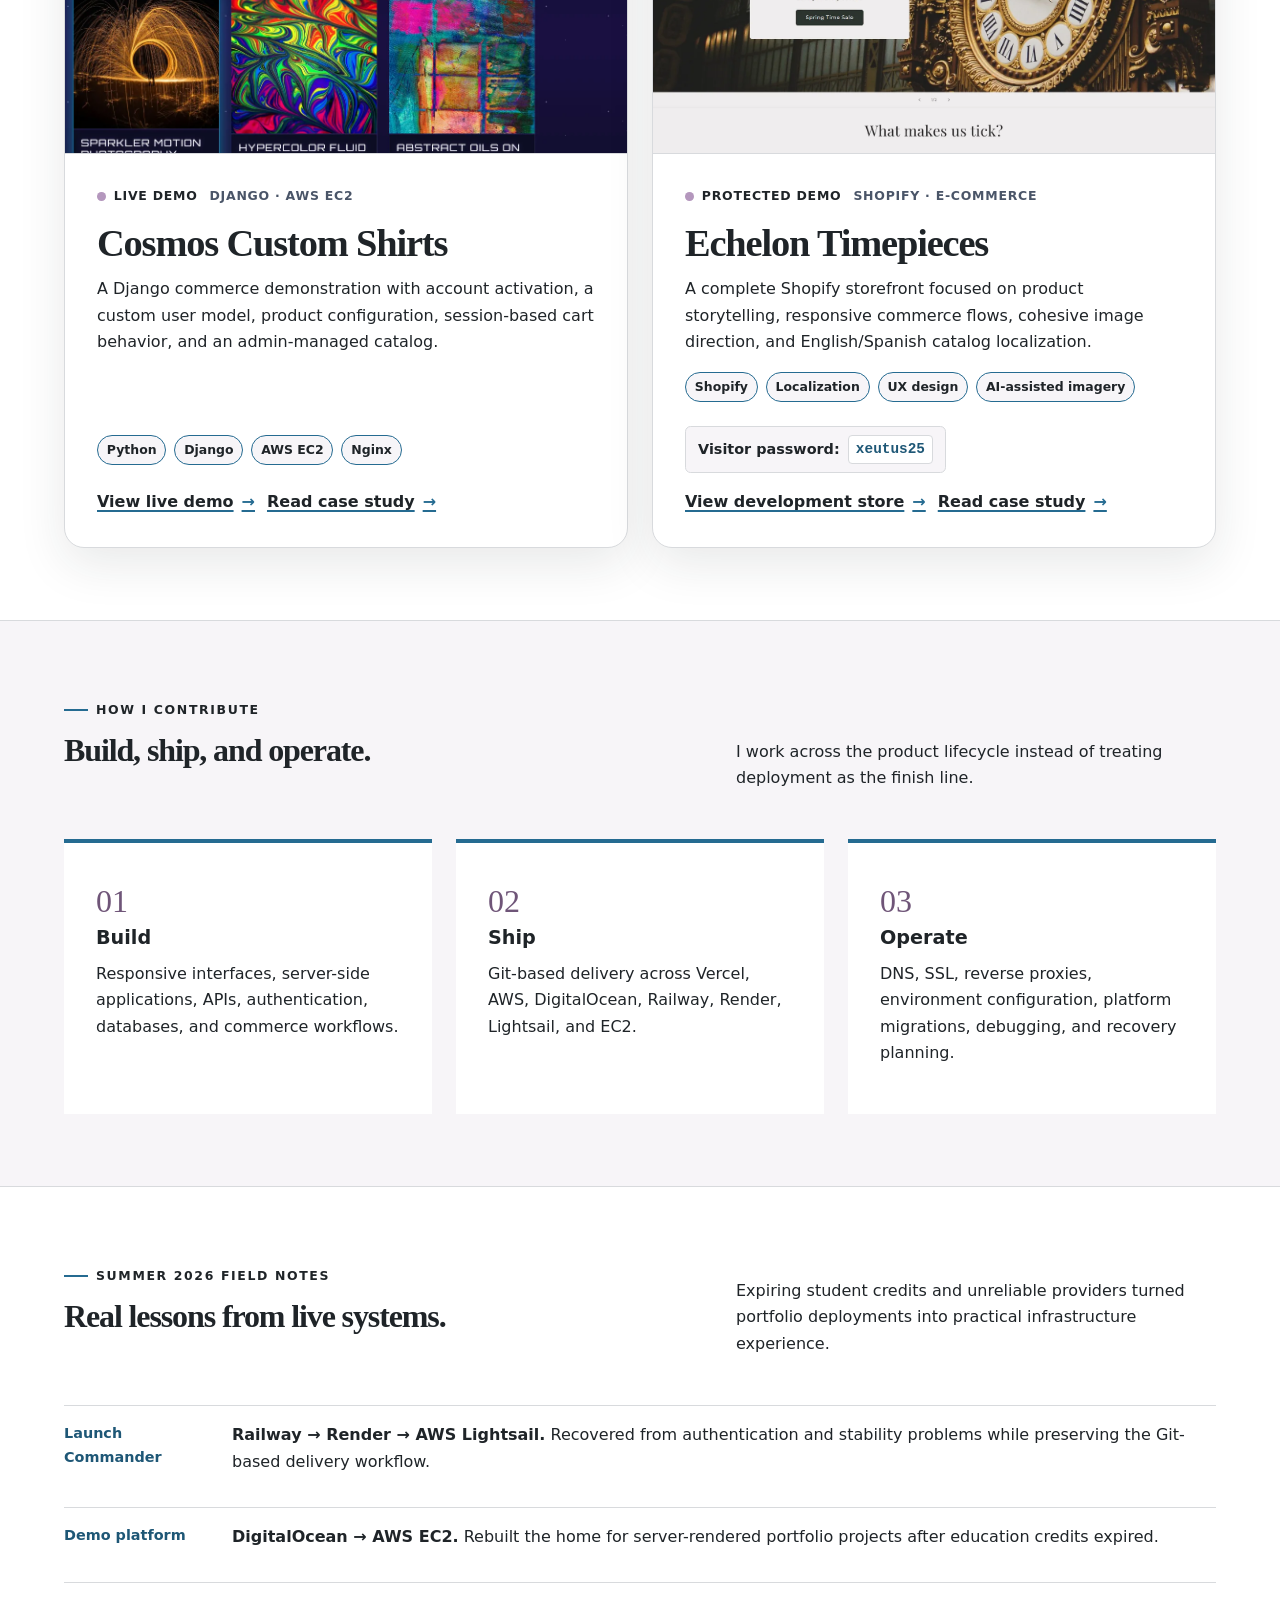
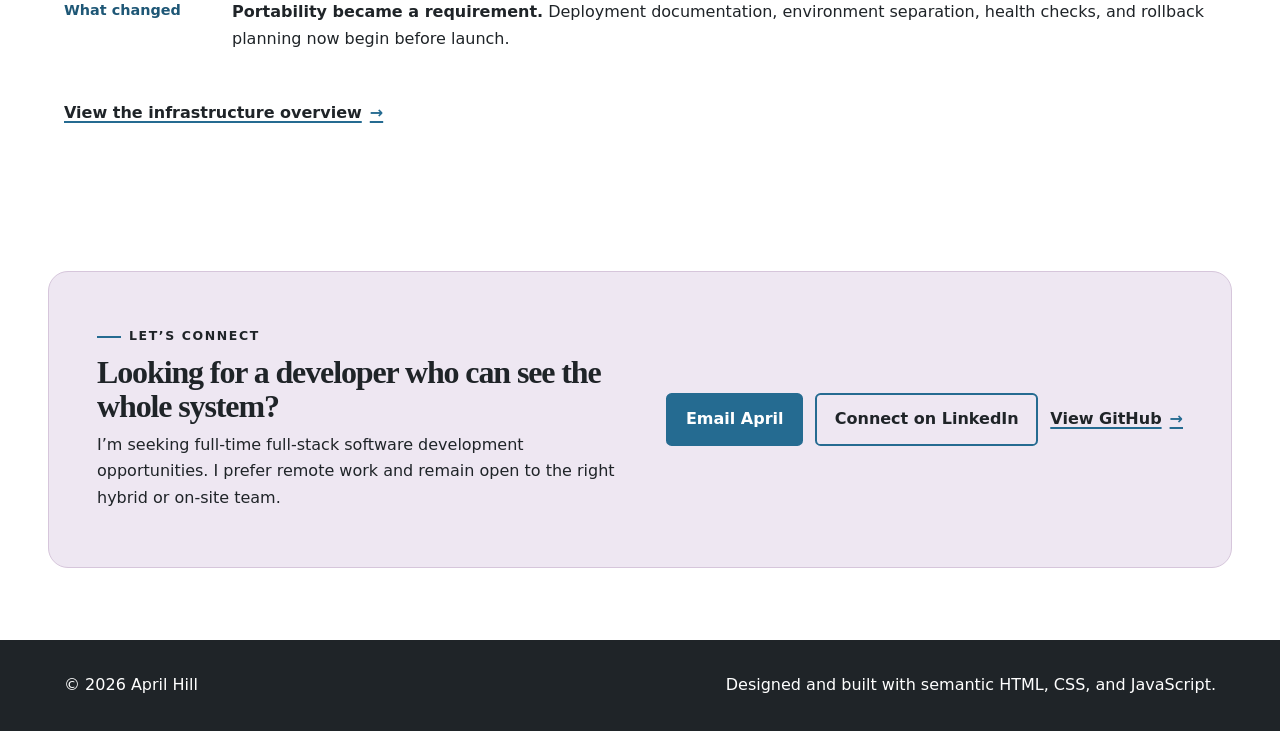
==== commit 268c46c5: "Add resume download link" ====
--- a/index.html
+++ b/index.html
@@ -71,6 +71,7 @@
             <li><a href="work.html">Work</a></li>
             <li><a href="about.html">About</a></li>
             <li><a href="#contact">Contact</a></li>
+            <li><a href="assets/resume/April_Hill_Full_Stack_Developer_Resume.pdf" target="_blank" rel="noreferrer">Resume</a></li>
             <li><a href="https://github.com/TiffanyApril-Dev" target="_blank" rel="noreferrer">GitHub</a></li>
           </ul>
         </nav>
@@ -86,6 +87,7 @@
             <p class="hero-lead">I’m April Hill, a full-stack software developer who creates accessible applications, deploys them across modern cloud platforms, and solves the operational problems that happen after launch.</p>
             <div class="button-row">
               <a class="button" href="#selected-work">View selected work</a>
+              <a class="button button--secondary" href="assets/resume/April_Hill_Full_Stack_Developer_Resume.pdf" target="_blank" rel="noreferrer">Resume</a>
               <a class="button button--secondary" href="#contact">Contact me</a>
             </div>
           </div>
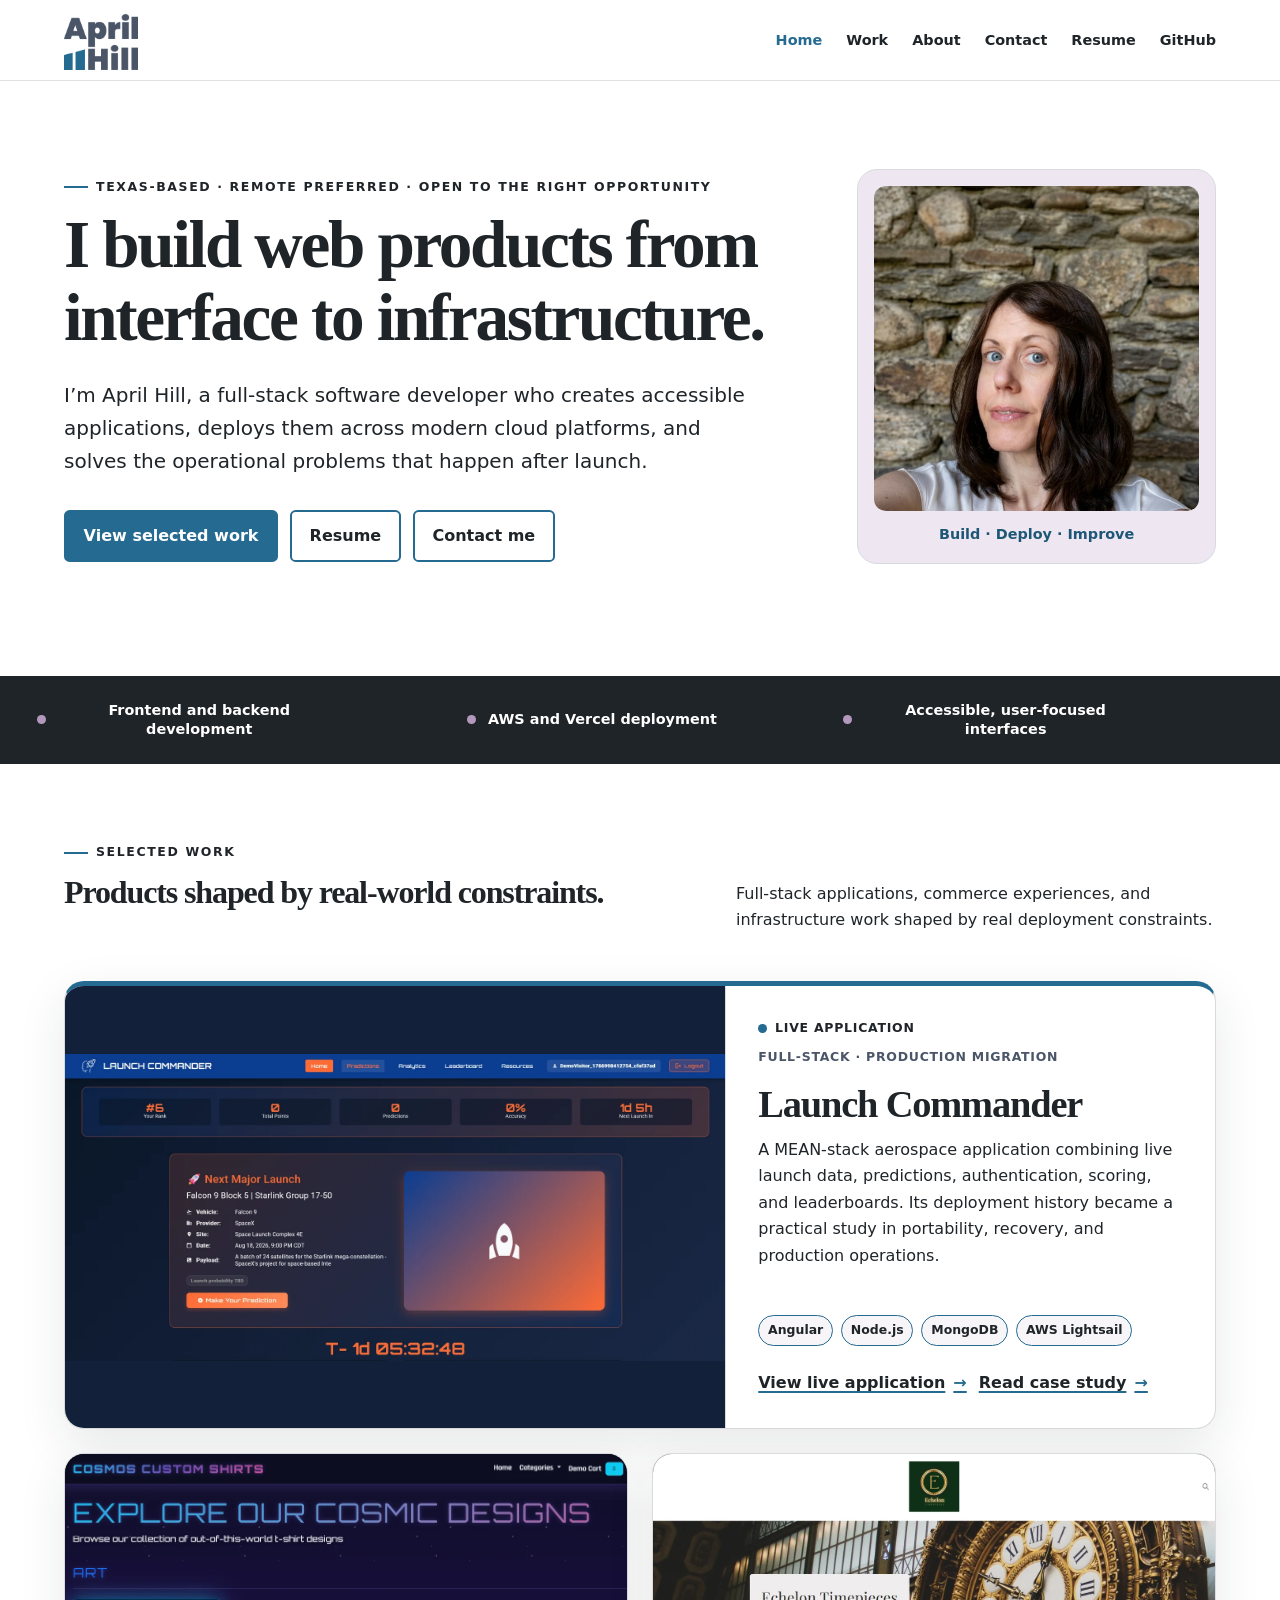
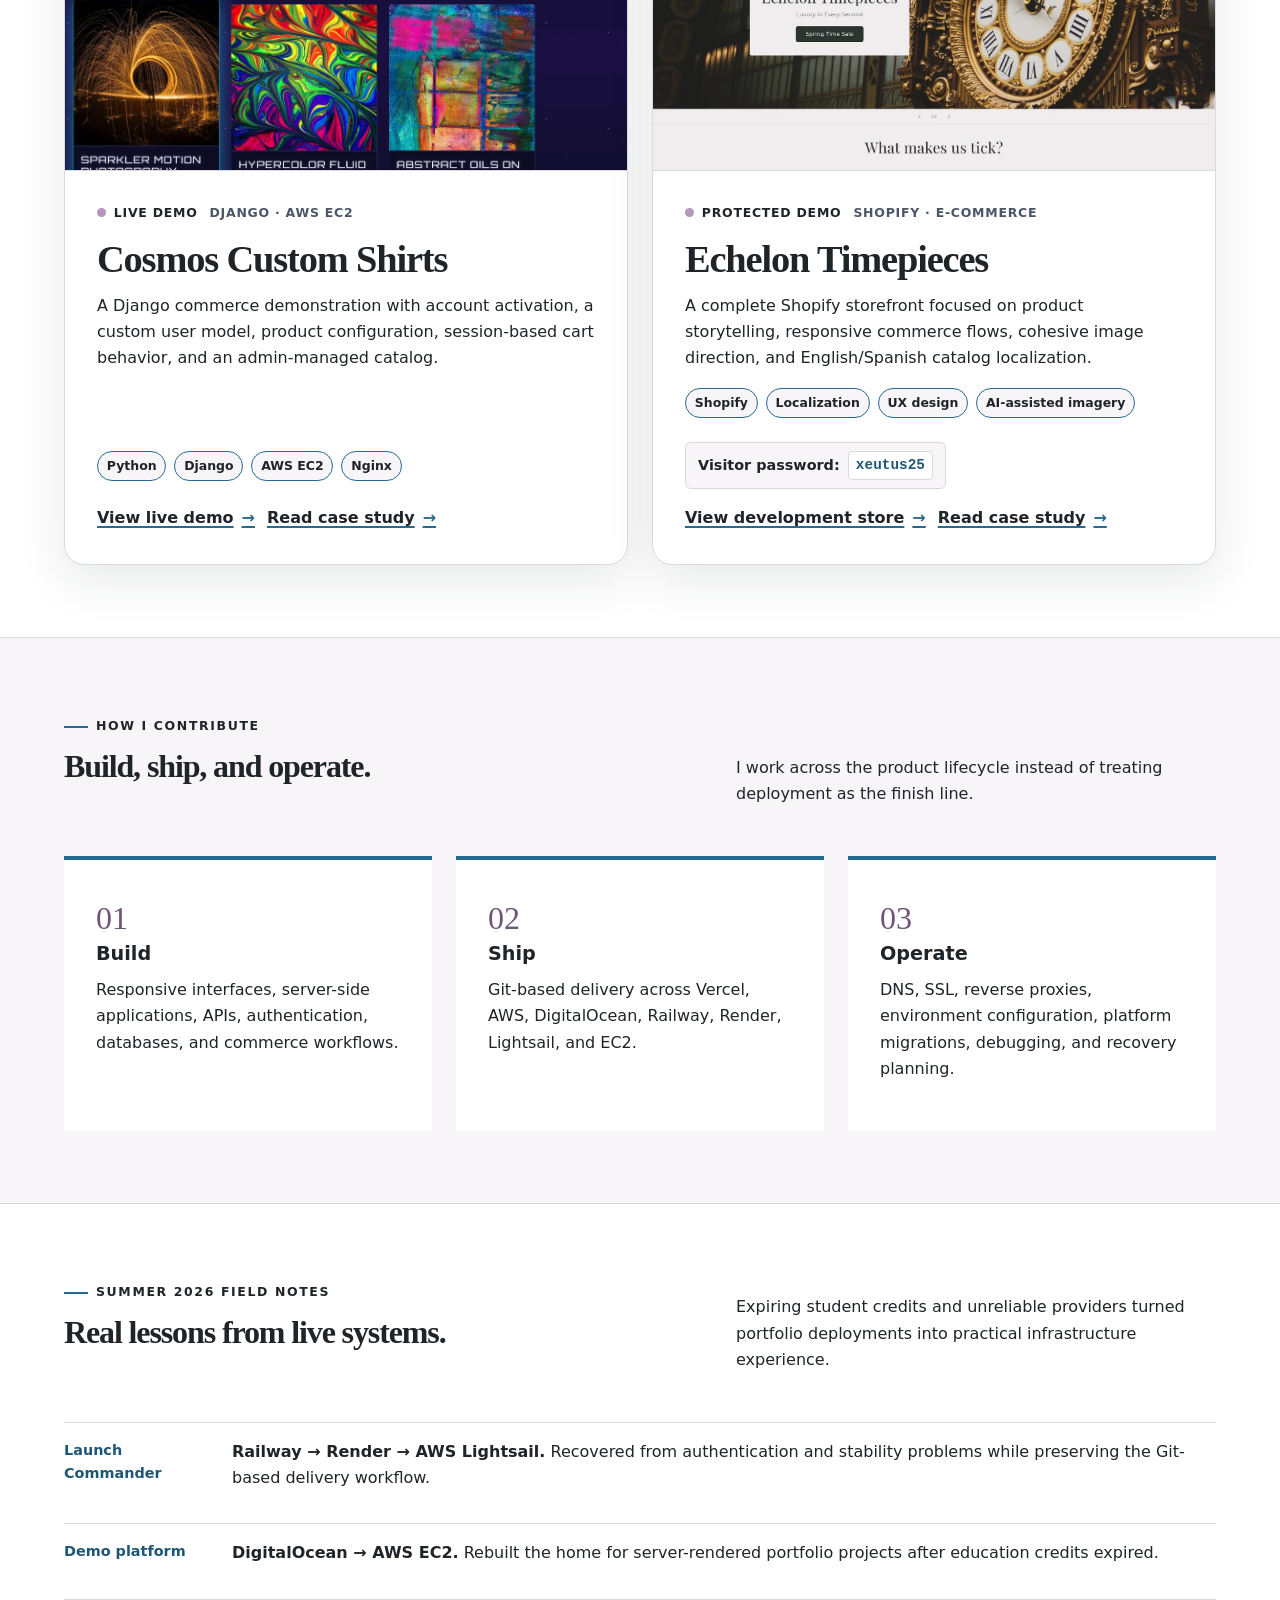
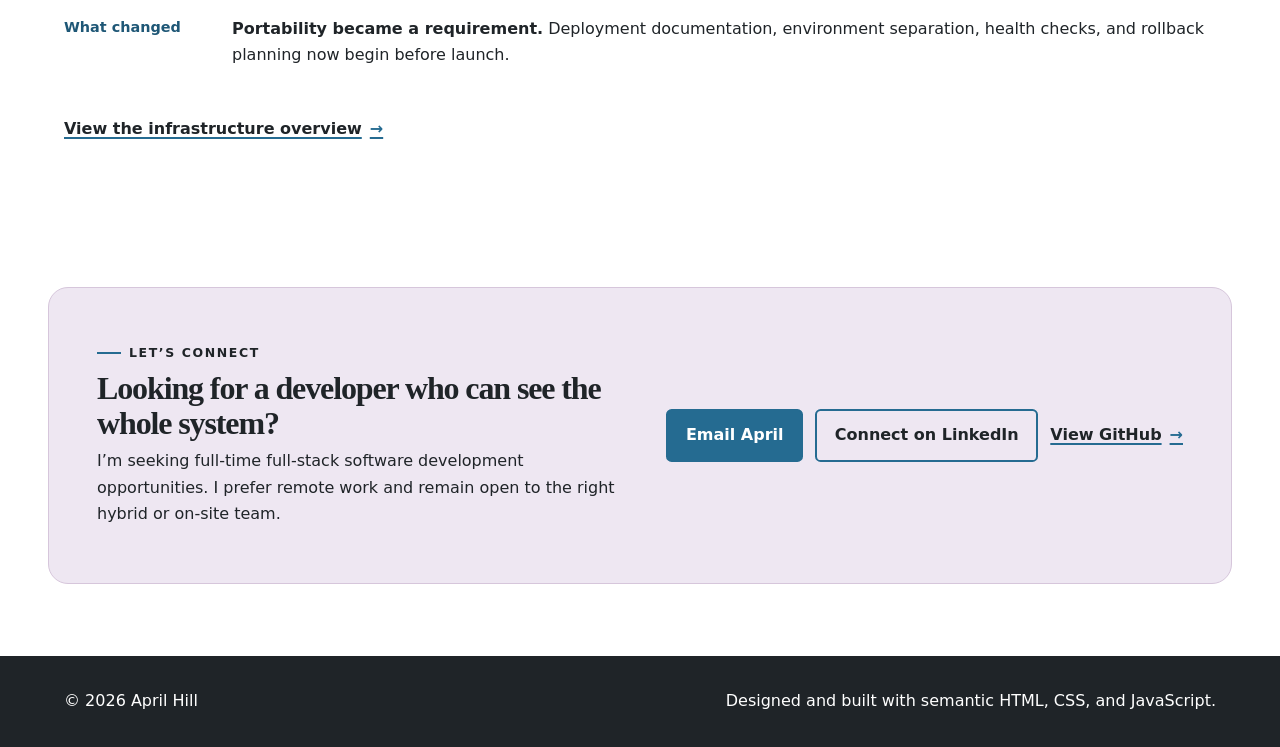
==== commit 335ec349: "Install Vercel Web Analytics # Vercel Web Analytics Implementation Report  ## Summary Successfully i" ====
--- a/index.html
+++ b/index.html
@@ -4,7 +4,6 @@
     <meta charset="utf-8">
     <meta name="viewport" content="width=device-width, initial-scale=1">
     <meta name="description" content="April Hill is a full-stack software developer building accessible web products across frontend, backend, and cloud infrastructure.">
-    <meta name="theme-color" content="#ffffff">
     <link rel="canonical" href="https://aprilhill.tech/">
     <link rel="icon" type="image/png" href="assets/images/logo.png">
     <meta property="og:type" content="website">
@@ -51,6 +50,10 @@
       }
     </script>
     <script src="js/main.js" defer></script>
+    <script>
+      window.va = window.va || function () { (window.vaq = window.vaq || []).push(arguments); };
+    </script>
+    <script defer src="/_vercel/insights/script.js"></script>
   </head>
   <body>
     <a class="skip-link" href="#main-content">Skip to main content</a>
@@ -72,7 +75,7 @@
             <li><a href="about.html">About</a></li>
             <li><a href="#contact">Contact</a></li>
             <li><a href="assets/resume/April_Hill_Full_Stack_Developer_Resume.pdf" target="_blank" rel="noreferrer">Resume</a></li>
-            <li><a href="https://github.com/TiffanyApril-Dev" target="_blank" rel="noreferrer">GitHub</a></li>
+            <li><a href="https://github.com/TiffanyApril-Dev" target="_blank" rel="noopener noreferrer">GitHub</a></li>
           </ul>
         </nav>
       </div>
@@ -136,7 +139,7 @@
                   <li class="tag">AWS Lightsail</li>
                 </ul>
                 <div class="link-row">
-                  <a class="text-link" href="https://launchcommander.tech" target="_blank" rel="noreferrer">View live application</a>
+                  <a class="text-link" href="https://launchcommander.tech" target="_blank" rel="noopener noreferrer">View live application</a>
                   <a class="text-link" href="launch-commander.html">Read case study</a>
                 </div>
               </div>
@@ -160,7 +163,7 @@
                   <li class="tag">Nginx</li>
                 </ul>
                 <div class="link-row">
-                  <a class="text-link" href="https://cosmos.orbittiff.dev" target="_blank" rel="noreferrer">View live demo</a>
+                  <a class="text-link" href="https://cosmos.orbittiff.dev" target="_blank" rel="noopener noreferrer">View live demo</a>
                   <a class="text-link" href="cosmos-custom-shirts.html">Read case study</a>
                 </div>
               </div>
@@ -185,7 +188,7 @@
                 </ul>
                 <p class="demo-access"><span>Visitor password:</span> <code>xeutus25</code></p>
                 <div class="link-row">
-                  <a class="text-link" href="https://echelon-timepieces.myshopify.com" target="_blank" rel="noreferrer">View development store</a>
+                  <a class="text-link" href="https://echelon-timepieces.myshopify.com" target="_blank" rel="noopener noreferrer">View development store</a>
                   <a class="text-link" href="echelon-timepieces.html">Read case study</a>
                 </div>
               </div>
@@ -263,8 +266,8 @@
           </div>
           <div class="button-row">
             <a class="button" href="mailto:april.hill.dev@gmail.com">Email April</a>
-            <a class="button button--secondary" href="https://www.linkedin.com/in/tiffanymorganhill" target="_blank" rel="noreferrer">Connect on LinkedIn</a>
-            <a class="text-link" href="https://github.com/TiffanyApril-Dev" target="_blank" rel="noreferrer">View GitHub</a>
+            <a class="button button--secondary" href="https://www.linkedin.com/in/tiffanymorganhill" target="_blank" rel="noopener noreferrer">Connect on LinkedIn</a>
+            <a class="text-link" href="https://github.com/TiffanyApril-Dev" target="_blank" rel="noopener noreferrer">View GitHub</a>
           </div>
         </div>
       </section>
--- a/css/pages.css
+++ b/css/pages.css
@@ -64,19 +64,27 @@
 
 .proof-list {
   display: grid;
-  grid-template-columns: repeat(3, 1fr);
+  grid-template-columns: repeat(3, minmax(0, 1fr));
   margin: 0;
   padding: 0;
-  gap: var(--space-5);
+  gap: clamp(var(--space-3), 2vw, var(--space-6));
+  justify-items: center;
+  align-items: center;
   list-style: none;
 }
 
 .proof-list li {
   display: flex;
+  width: 100%;
+  max-width: 19rem;
+  min-height: 2.5rem;
   gap: var(--space-3);
+  justify-content: center;
   align-items: center;
   font-size: var(--text-sm);
   font-weight: 700;
+  line-height: 1.3;
+  text-align: center;
 }
 
 .proof-list li::before {
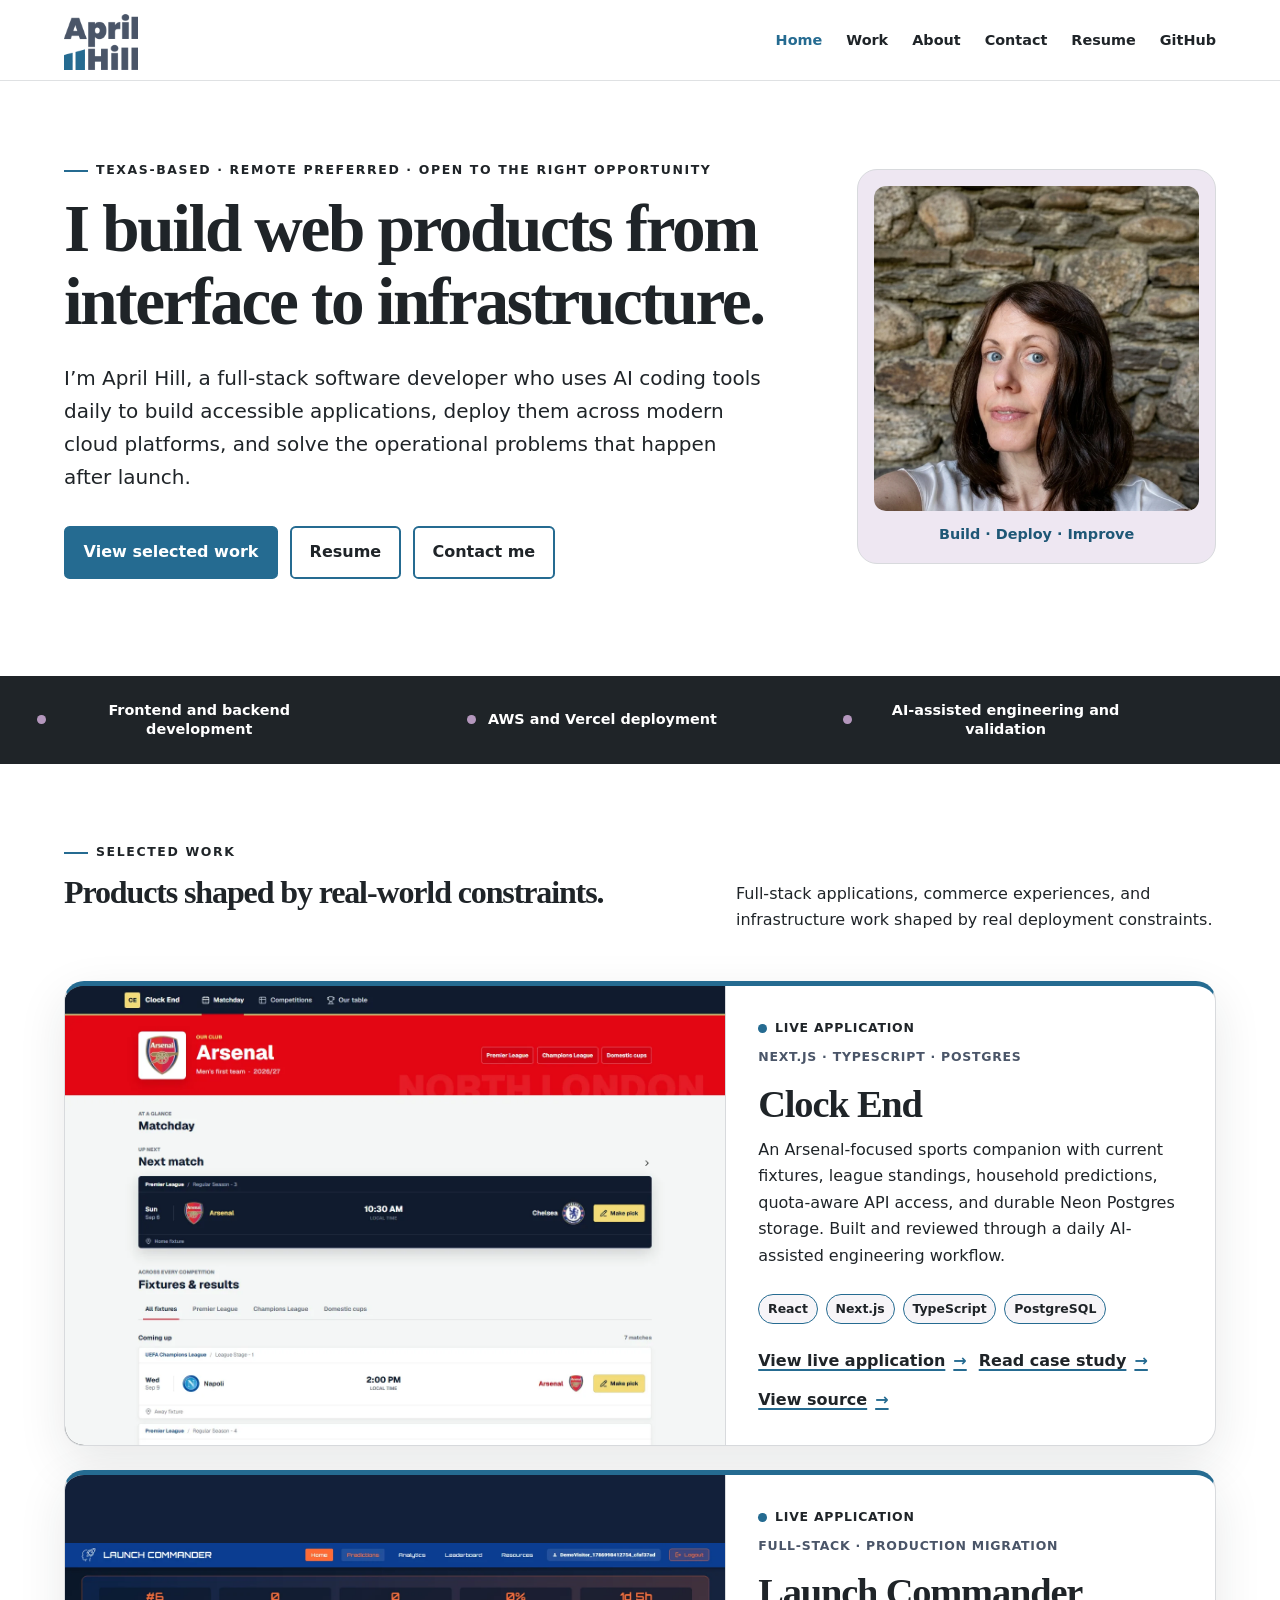
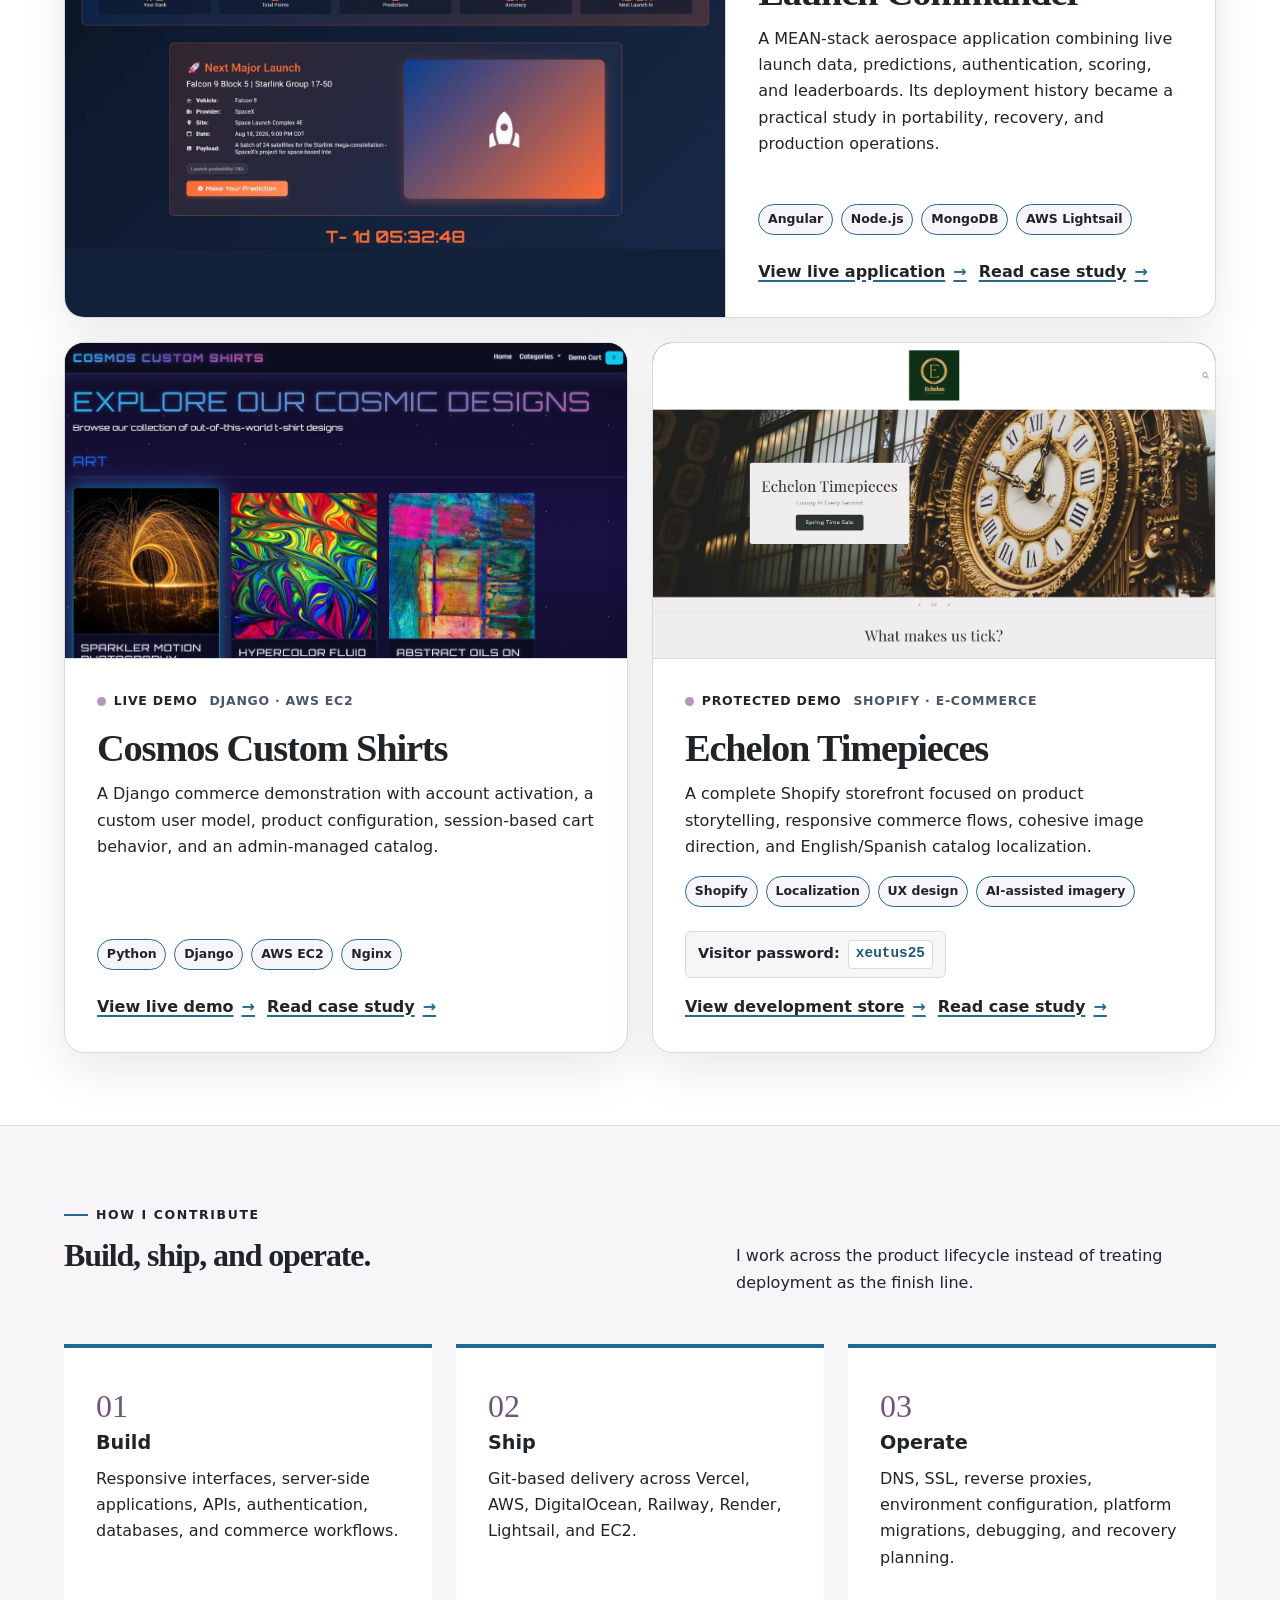
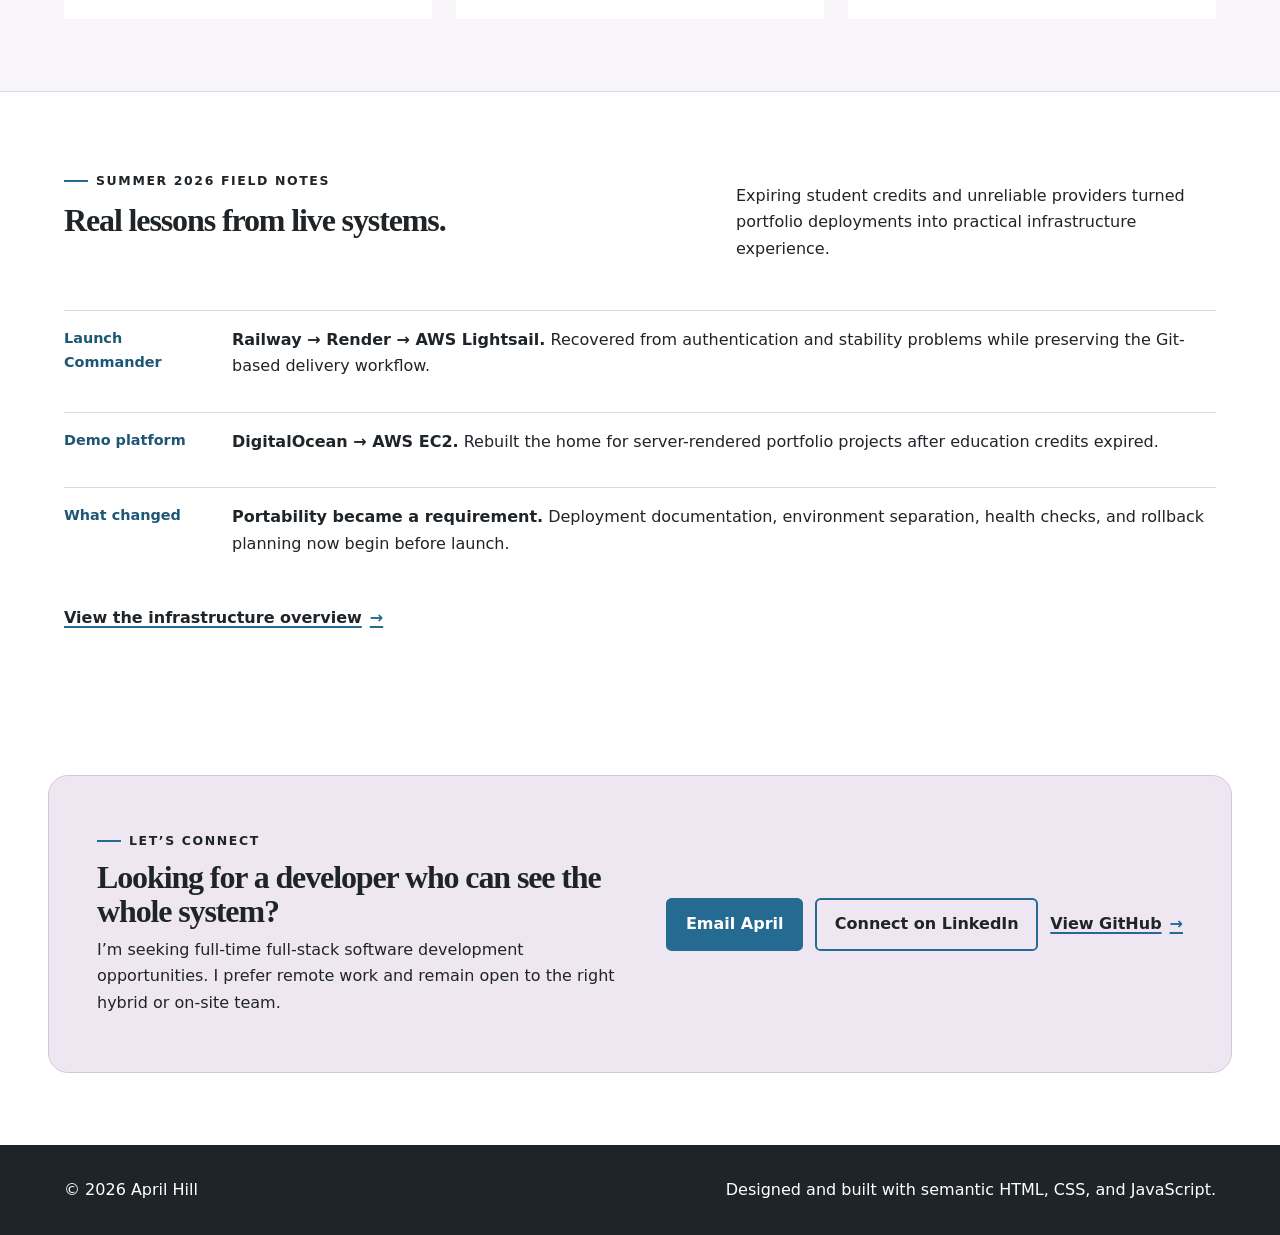
==== commit 368e658e: "Add Clock End project and reliability case study" ====
--- a/index.html
+++ b/index.html
@@ -37,6 +37,11 @@
         ],
         "knowsAbout": [
           "Full-stack web development",
+          "AI-assisted software development",
+          "TypeScript",
+          "React",
+          "Next.js",
+          "PostgreSQL",
           "Angular",
           "Node.js",
           "Python",
@@ -50,10 +55,6 @@
       }
     </script>
     <script src="js/main.js" defer></script>
-    <script>
-      window.va = window.va || function () { (window.vaq = window.vaq || []).push(arguments); };
-    </script>
-    <script defer src="/_vercel/insights/script.js"></script>
   </head>
   <body>
     <a class="skip-link" href="#main-content">Skip to main content</a>
@@ -87,7 +88,7 @@
           <div class="hero-copy">
             <p class="eyebrow">Texas-based · Remote preferred · Open to the right opportunity</p>
             <h1>I build web products from interface to infrastructure.</h1>
-            <p class="hero-lead">I’m April Hill, a full-stack software developer who creates accessible applications, deploys them across modern cloud platforms, and solves the operational problems that happen after launch.</p>
+            <p class="hero-lead">I’m April Hill, a full-stack software developer who uses AI coding tools daily to build accessible applications, deploy them across modern cloud platforms, and solve the operational problems that happen after launch.</p>
             <div class="button-row">
               <a class="button" href="#selected-work">View selected work</a>
               <a class="button button--secondary" href="assets/resume/April_Hill_Full_Stack_Developer_Resume.pdf" target="_blank" rel="noreferrer">Resume</a>
@@ -106,7 +107,7 @@
         <ul class="container proof-list">
           <li>Frontend and backend development</li>
           <li>AWS and Vercel deployment</li>
-          <li>Accessible, user-focused interfaces</li>
+          <li>AI-assisted engineering and validation</li>
         </ul>
       </aside>
 
@@ -121,6 +122,31 @@
           </div>
 
           <div class="project-grid">
+            <article class="project-card project-card--featured">
+              <figure class="project-card-media">
+                <img src="assets/images/clock-end/dashboard.webp" width="1440" height="1000" loading="lazy" decoding="async" alt="Clock End Arsenal dashboard showing the next match and upcoming fixtures">
+              </figure>
+              <div class="project-card-body">
+                <div class="project-card-kicker">
+                  <span class="project-status project-status--live">Live application</span>
+                  <span>Next.js · TypeScript · Postgres</span>
+                </div>
+                <h3>Clock End</h3>
+                <p>An Arsenal-focused sports companion with current fixtures, league standings, household predictions, quota-aware API access, and durable Neon Postgres storage. Built and reviewed through a daily AI-assisted engineering workflow.</p>
+                <ul class="tag-list" aria-label="Technologies used">
+                  <li class="tag">React</li>
+                  <li class="tag">Next.js</li>
+                  <li class="tag">TypeScript</li>
+                  <li class="tag">PostgreSQL</li>
+                </ul>
+                <div class="link-row">
+                  <a class="text-link" href="https://clock-end.vercel.app" target="_blank" rel="noopener noreferrer">View live application</a>
+                  <a class="text-link" href="clock-end.html">Read case study</a>
+                  <a class="text-link" href="https://github.com/TiffanyApril-Dev/clock-end" target="_blank" rel="noopener noreferrer">View source</a>
+                </div>
+              </div>
+            </article>
+
             <article class="project-card project-card--featured">
               <figure class="project-card-media project-card-media--contain">
                 <img src="assets/images/launch-commander/home-demo.webp" width="1600" height="750" loading="lazy" decoding="async" alt="Launch Commander dashboard showing user rank, prediction totals, and the next scheduled launch">
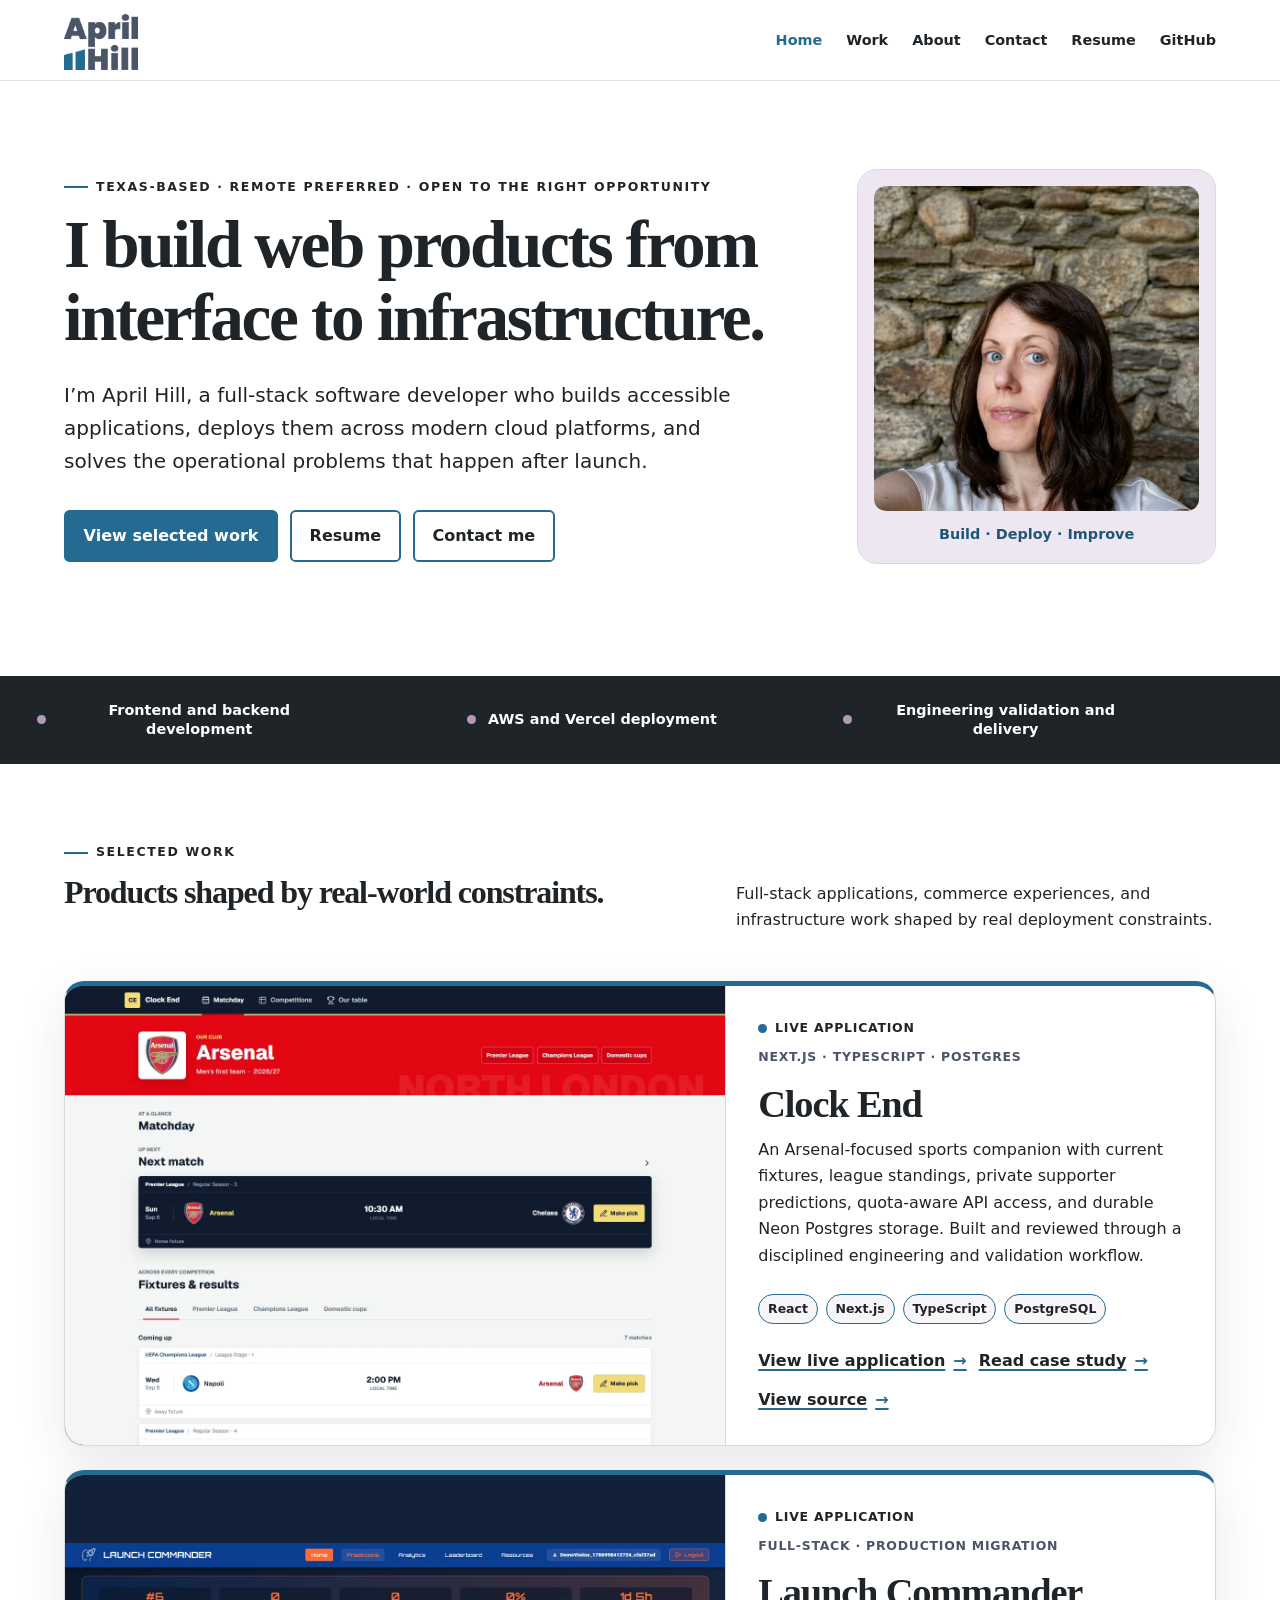
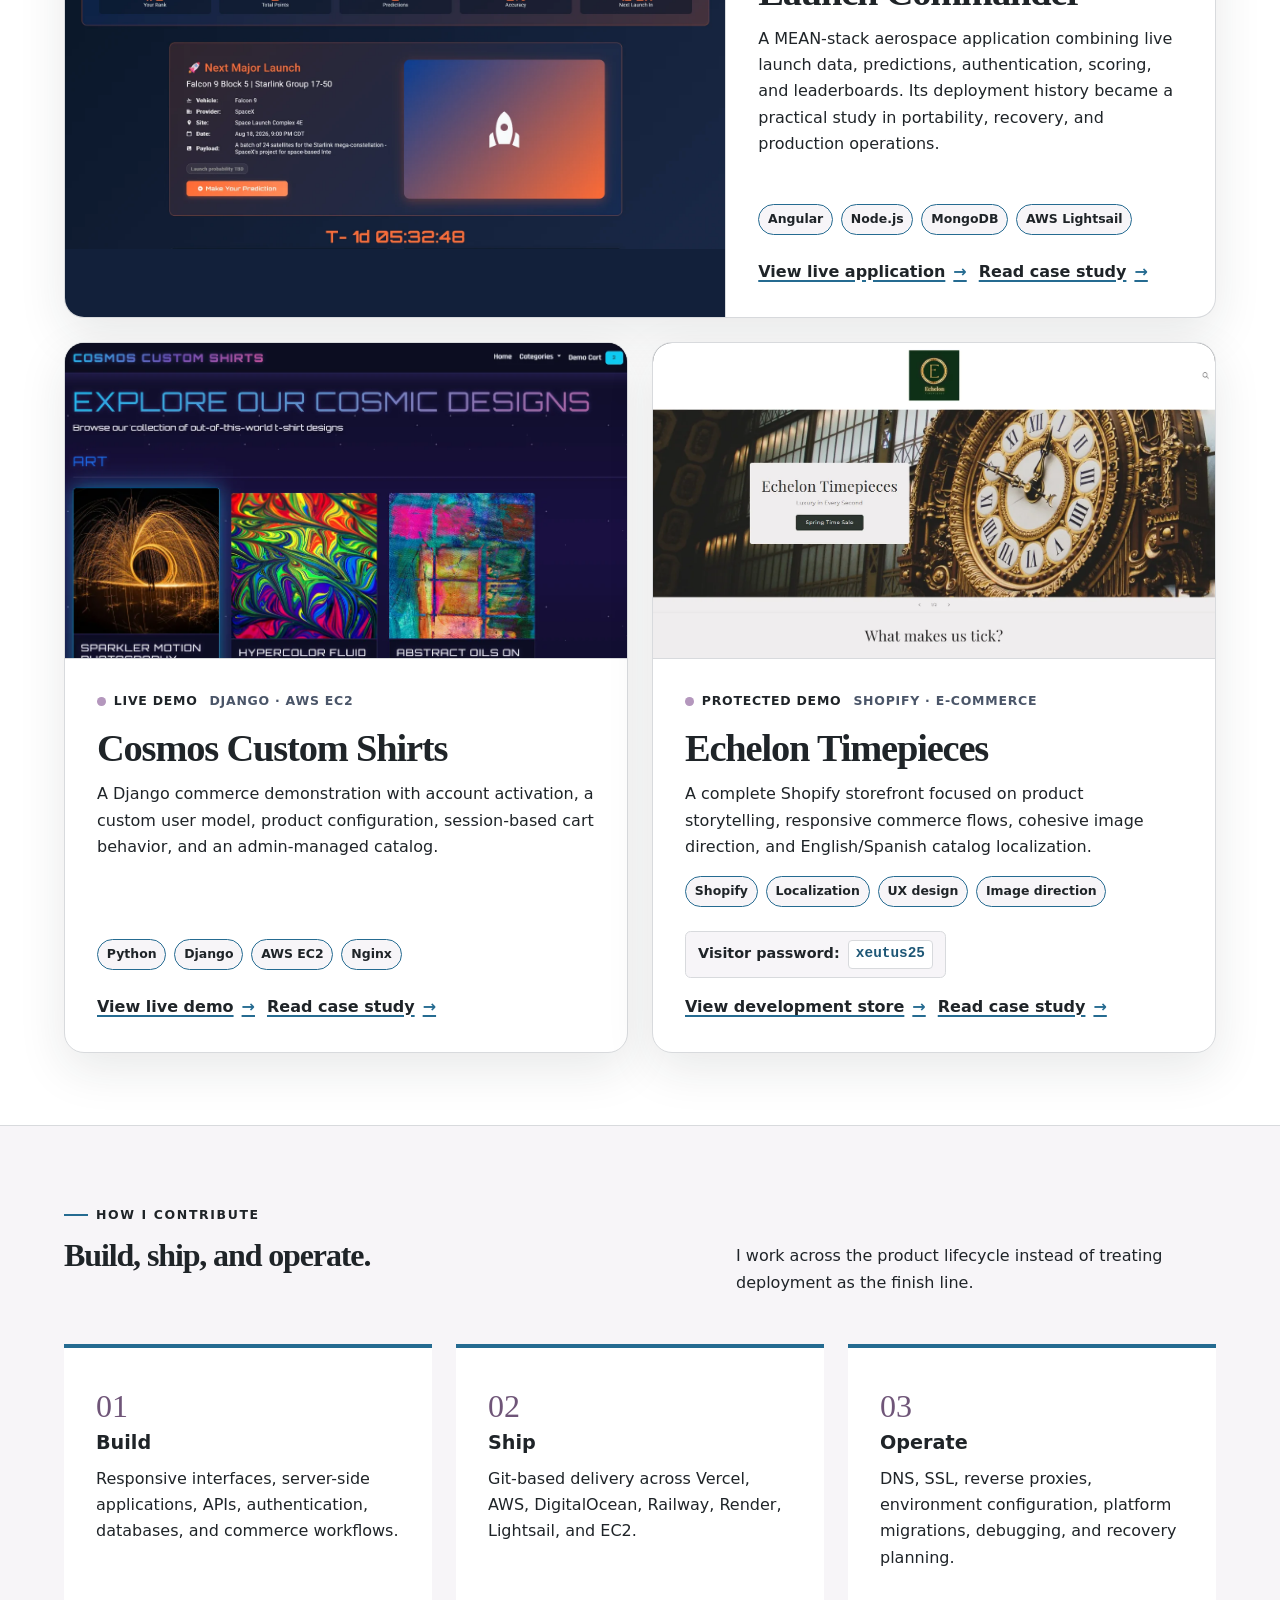
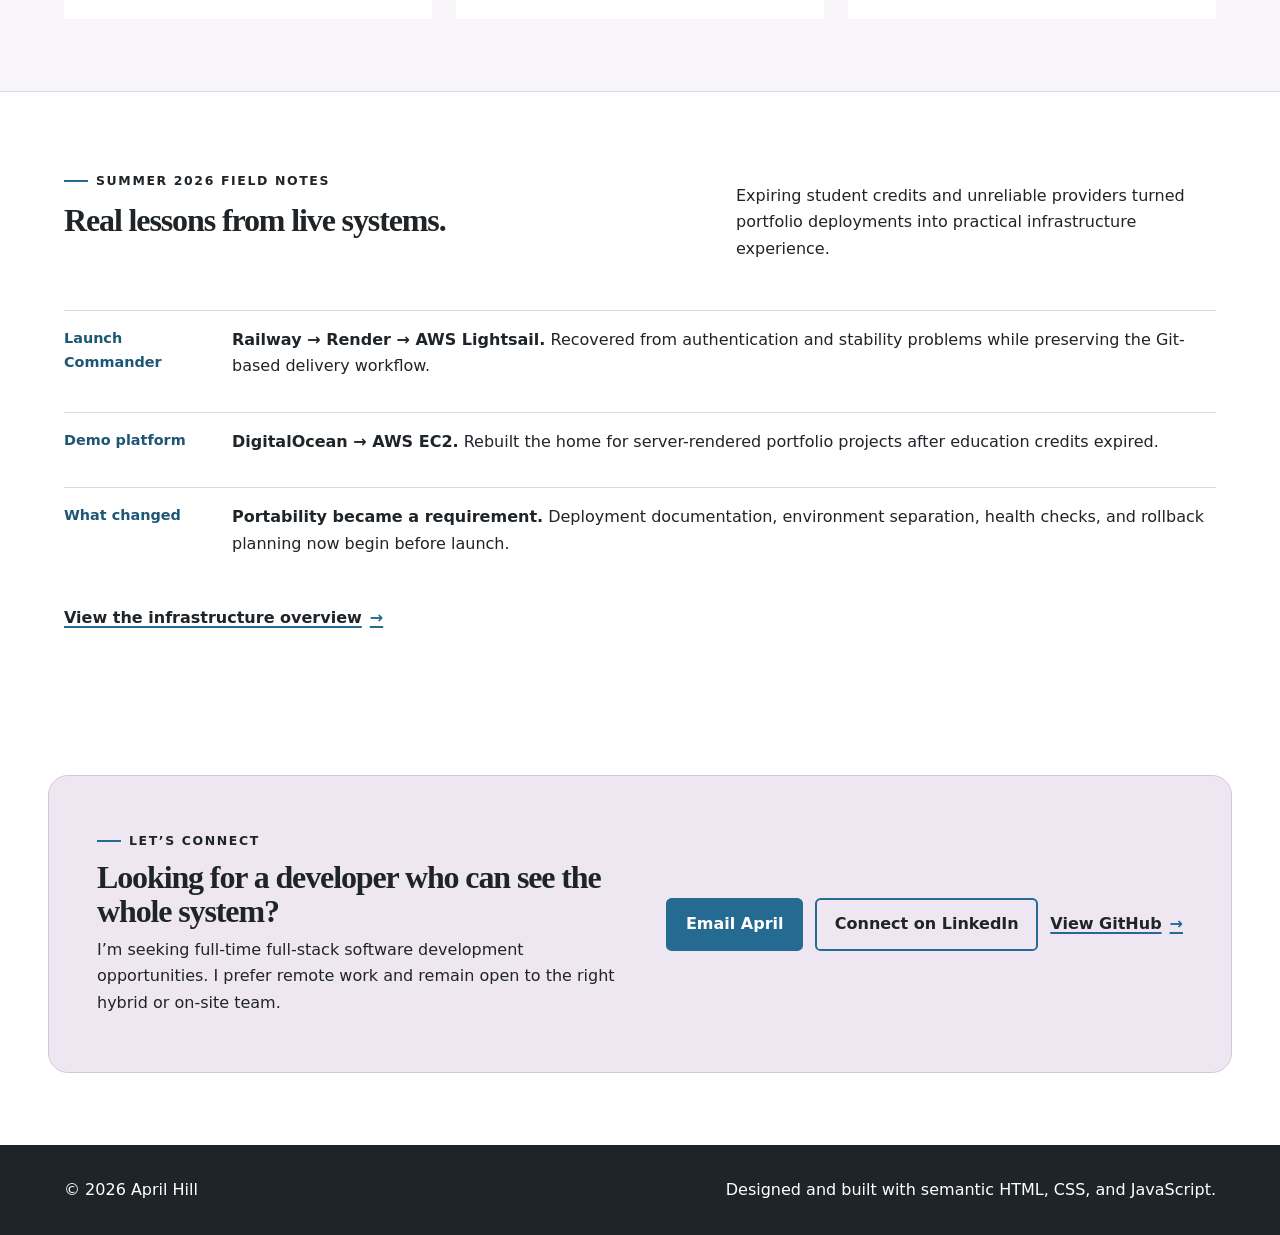
==== commit e72dca6b: "refine recruiter-facing portfolio copy" ====
--- a/index.html
+++ b/index.html
@@ -88,7 +88,7 @@
           <div class="hero-copy">
             <p class="eyebrow">Texas-based · Remote preferred · Open to the right opportunity</p>
             <h1>I build web products from interface to infrastructure.</h1>
-            <p class="hero-lead">I’m April Hill, a full-stack software developer who uses AI coding tools daily to build accessible applications, deploy them across modern cloud platforms, and solve the operational problems that happen after launch.</p>
+            <p class="hero-lead">I’m April Hill, a full-stack software developer who builds accessible applications, deploys them across modern cloud platforms, and solves the operational problems that happen after launch.</p>
             <div class="button-row">
               <a class="button" href="#selected-work">View selected work</a>
               <a class="button button--secondary" href="assets/resume/April_Hill_Full_Stack_Developer_Resume.pdf" target="_blank" rel="noreferrer">Resume</a>
@@ -107,7 +107,7 @@
         <ul class="container proof-list">
           <li>Frontend and backend development</li>
           <li>AWS and Vercel deployment</li>
-          <li>AI-assisted engineering and validation</li>
+          <li>Engineering validation and delivery</li>
         </ul>
       </aside>
 
@@ -132,7 +132,7 @@
                   <span>Next.js · TypeScript · Postgres</span>
                 </div>
                 <h3>Clock End</h3>
-                <p>An Arsenal-focused sports companion with current fixtures, league standings, household predictions, quota-aware API access, and durable Neon Postgres storage. Built and reviewed through a daily AI-assisted engineering workflow.</p>
+                <p>An Arsenal-focused sports companion with current fixtures, league standings, private supporter predictions, quota-aware API access, and durable Neon Postgres storage. Built and reviewed through a disciplined engineering and validation workflow.</p>
                 <ul class="tag-list" aria-label="Technologies used">
                   <li class="tag">React</li>
                   <li class="tag">Next.js</li>
@@ -210,7 +210,7 @@
                   <li class="tag">Shopify</li>
                   <li class="tag">Localization</li>
                   <li class="tag">UX design</li>
-                  <li class="tag">AI-assisted imagery</li>
+                  <li class="tag">Image direction</li>
                 </ul>
                 <p class="demo-access"><span>Visitor password:</span> <code>xeutus25</code></p>
                 <div class="link-row">
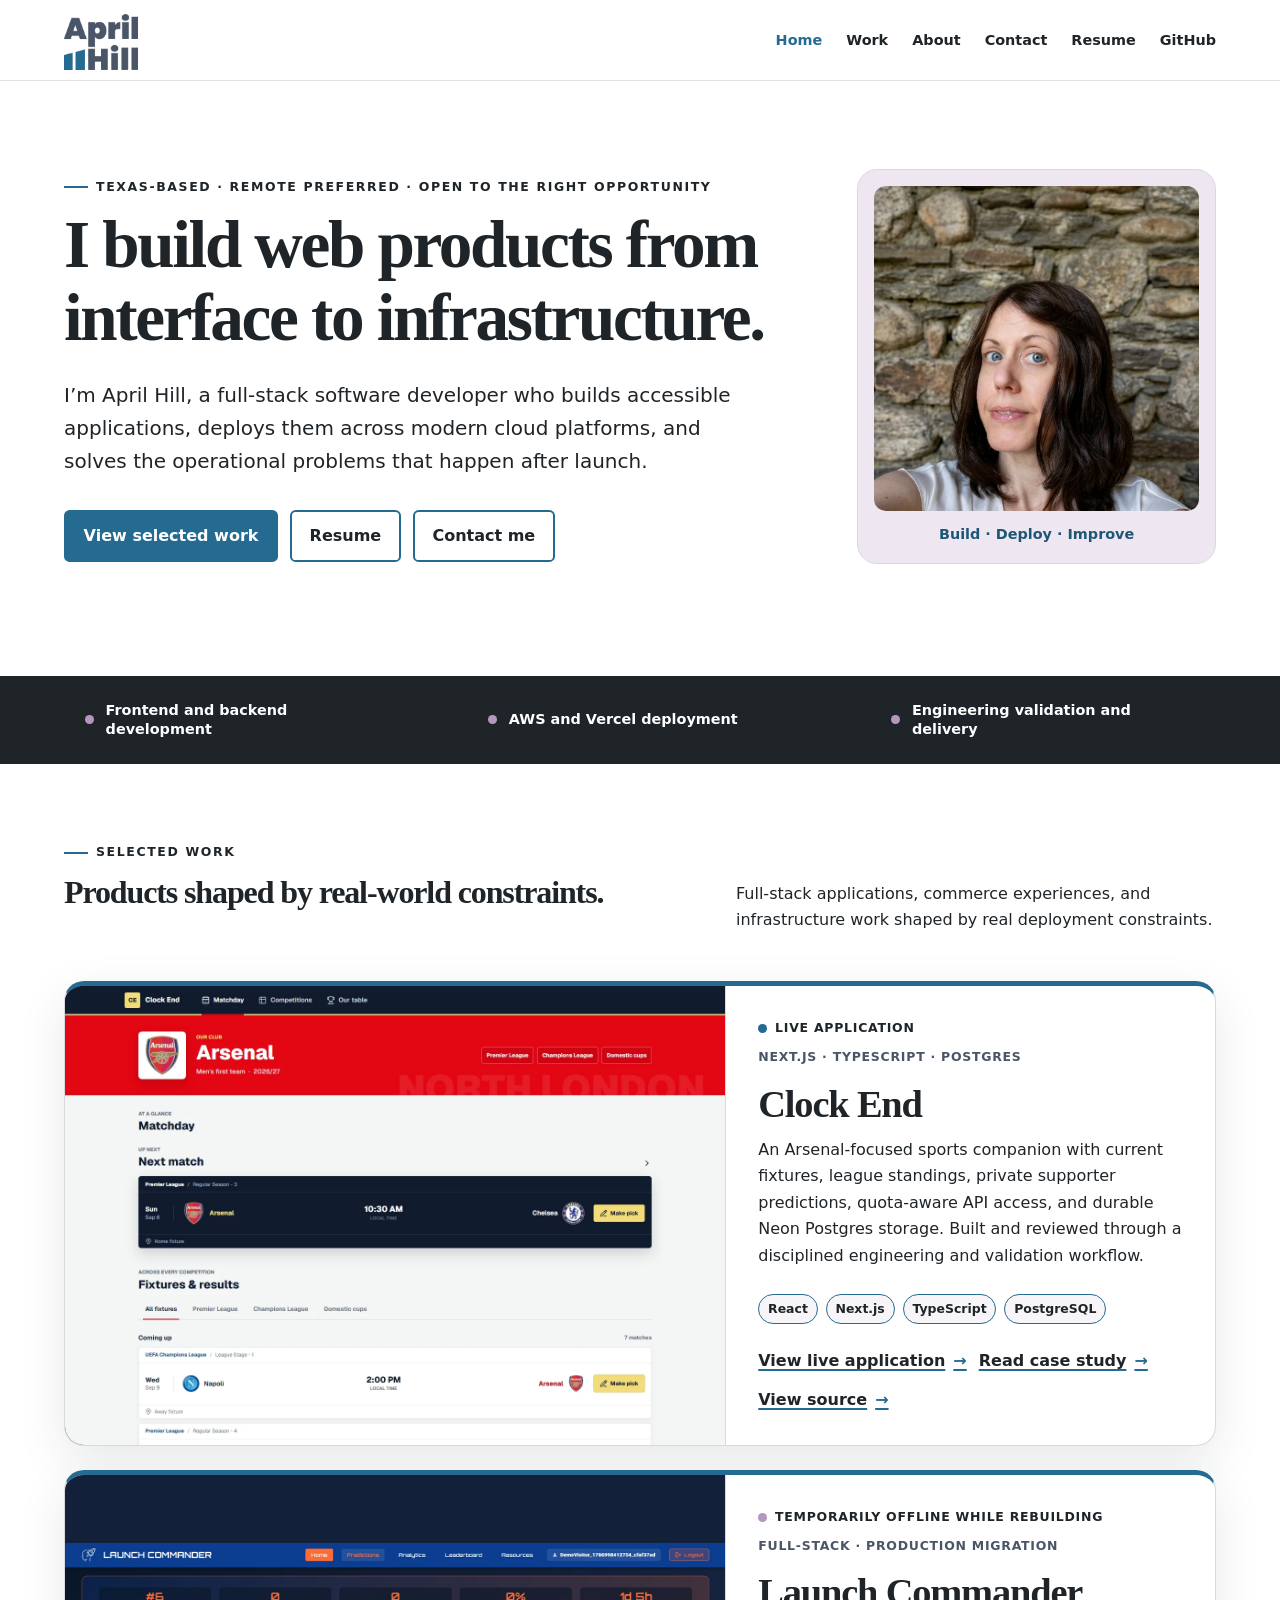
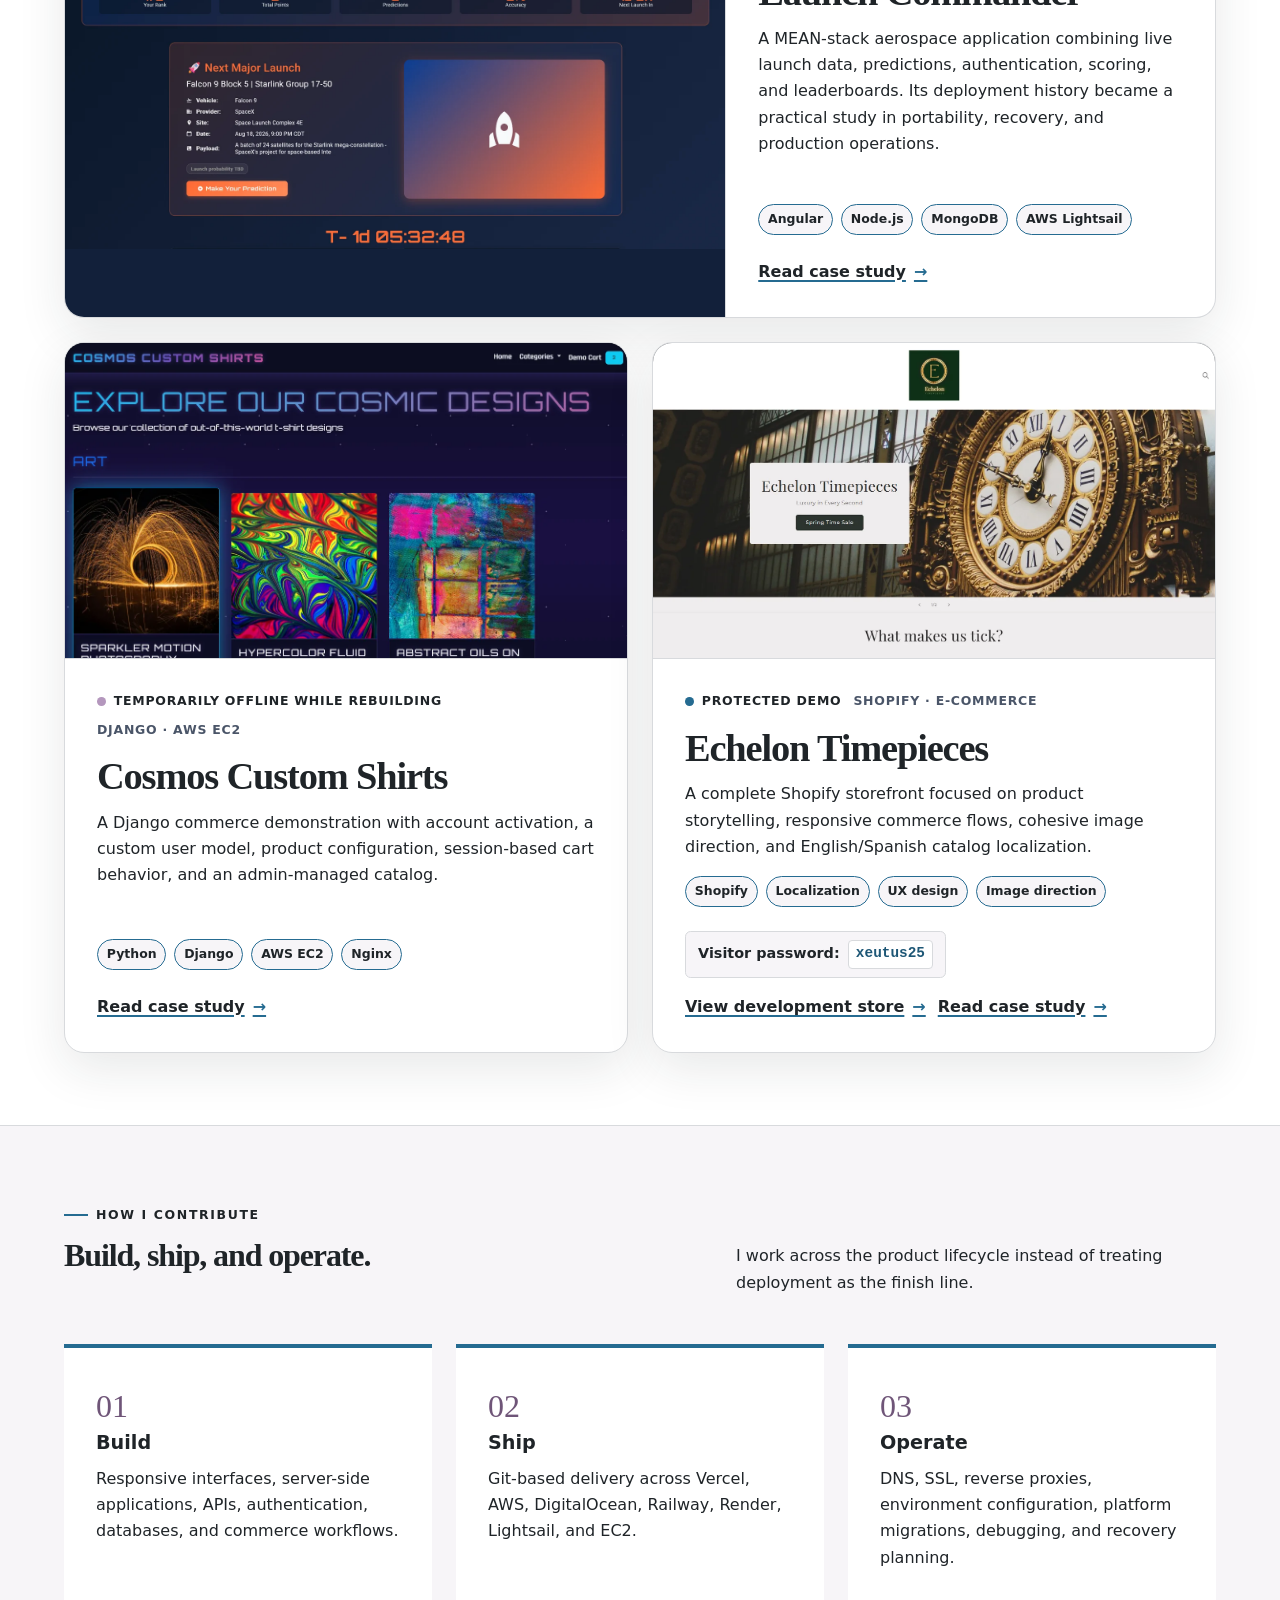
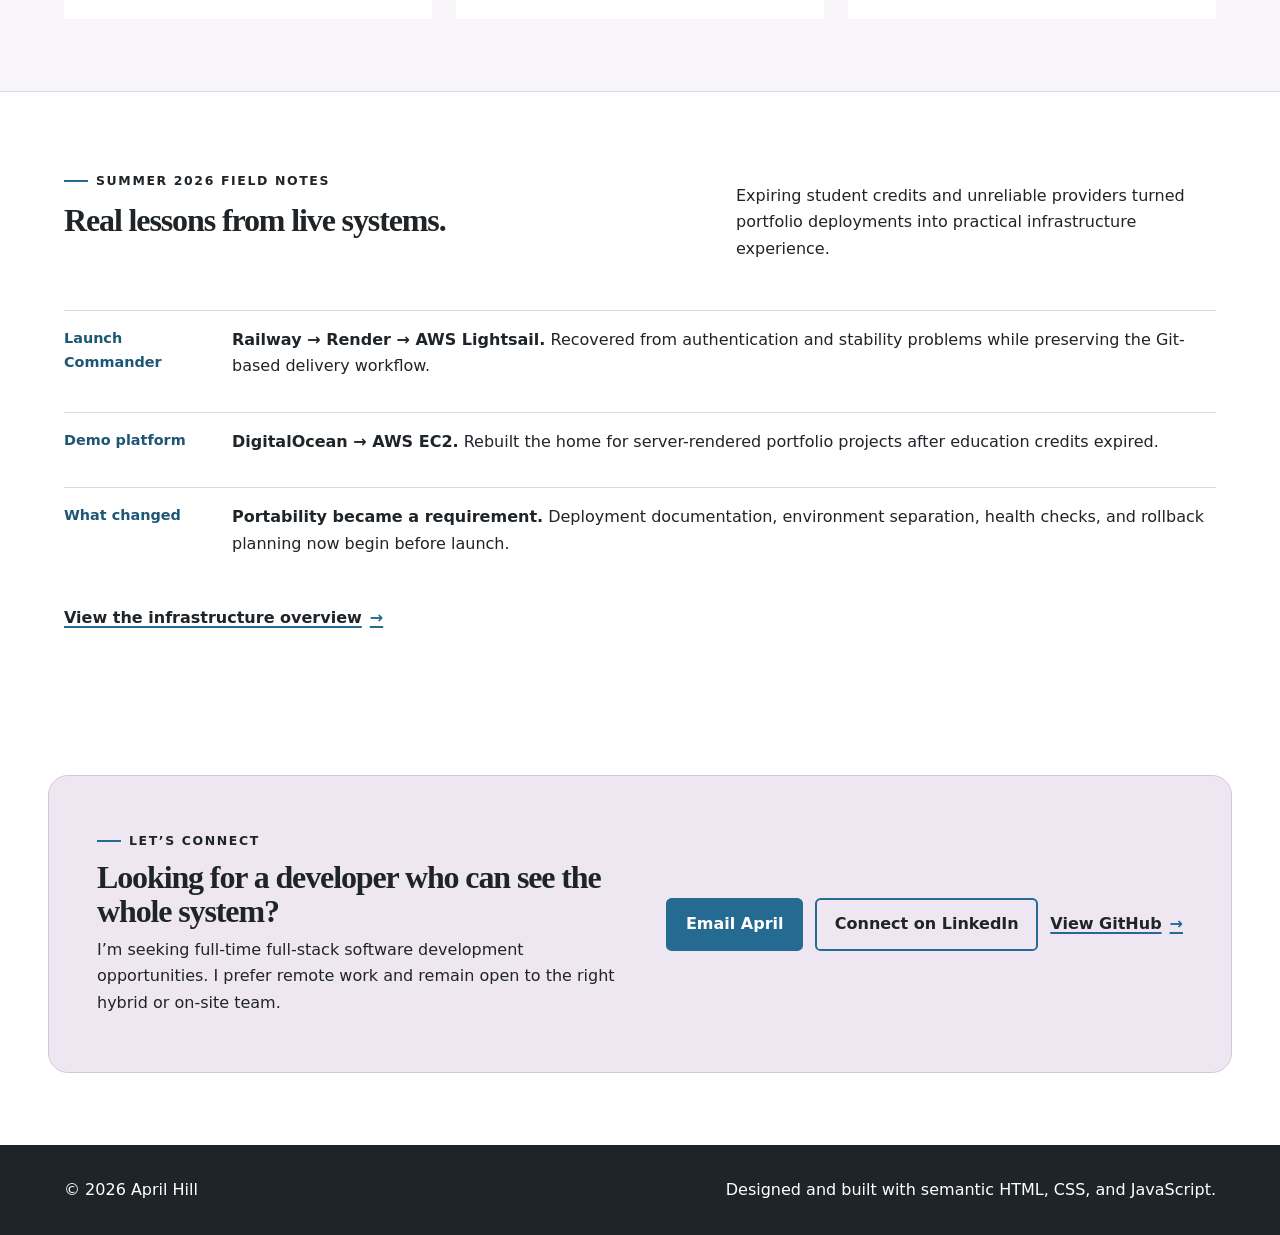
==== commit 0392fa80: "Update portfolio project availability" ====
--- a/index.html
+++ b/index.html
@@ -153,7 +153,7 @@
               </figure>
               <div class="project-card-body">
                 <div class="project-card-kicker">
-                  <span class="project-status project-status--live">Live application</span>
+                  <span class="project-status project-status--demo">Temporarily offline while rebuilding</span>
                   <span>Full-stack · Production migration</span>
                 </div>
                 <h3>Launch Commander</h3>
@@ -165,7 +165,6 @@
                   <li class="tag">AWS Lightsail</li>
                 </ul>
                 <div class="link-row">
-                  <a class="text-link" href="https://launchcommander.tech" target="_blank" rel="noopener noreferrer">View live application</a>
                   <a class="text-link" href="launch-commander.html">Read case study</a>
                 </div>
               </div>
@@ -177,7 +176,7 @@
               </figure>
               <div class="project-card-body">
                 <div class="project-card-kicker">
-                  <span class="project-status project-status--demo">Live demo</span>
+                  <span class="project-status project-status--demo">Temporarily offline while rebuilding</span>
                   <span>Django · AWS EC2</span>
                 </div>
                 <h3>Cosmos Custom Shirts</h3>
@@ -189,7 +188,6 @@
                   <li class="tag">Nginx</li>
                 </ul>
                 <div class="link-row">
-                  <a class="text-link" href="https://cosmos.orbittiff.dev" target="_blank" rel="noopener noreferrer">View live demo</a>
                   <a class="text-link" href="cosmos-custom-shirts.html">Read case study</a>
                 </div>
               </div>
@@ -201,7 +199,7 @@
               </figure>
               <div class="project-card-body">
                 <div class="project-card-kicker">
-                  <span class="project-status project-status--demo">Protected demo</span>
+                  <span class="project-status project-status--live">Protected demo</span>
                   <span>Shopify · E-commerce</span>
                 </div>
                 <h3>Echelon Timepieces</h3>
--- a/css/pages.css
+++ b/css/pages.css
@@ -66,25 +66,28 @@
   display: grid;
   grid-template-columns: repeat(3, minmax(0, 1fr));
   margin: 0;
+  margin-inline: auto;
   padding: 0;
   gap: clamp(var(--space-3), 2vw, var(--space-6));
+  justify-self: center;
   justify-items: center;
   align-items: center;
   list-style: none;
 }
 
 .proof-list li {
-  display: flex;
-  width: 100%;
+  display: grid;
+  width: min(100%, 19rem);
   max-width: 19rem;
+  grid-template-columns: auto minmax(0, 1fr);
   min-height: 2.5rem;
   gap: var(--space-3);
-  justify-content: center;
+  justify-self: center;
   align-items: center;
   font-size: var(--text-sm);
   font-weight: 700;
   line-height: 1.3;
-  text-align: center;
+  text-align: left;
 }
 
 .proof-list li::before {
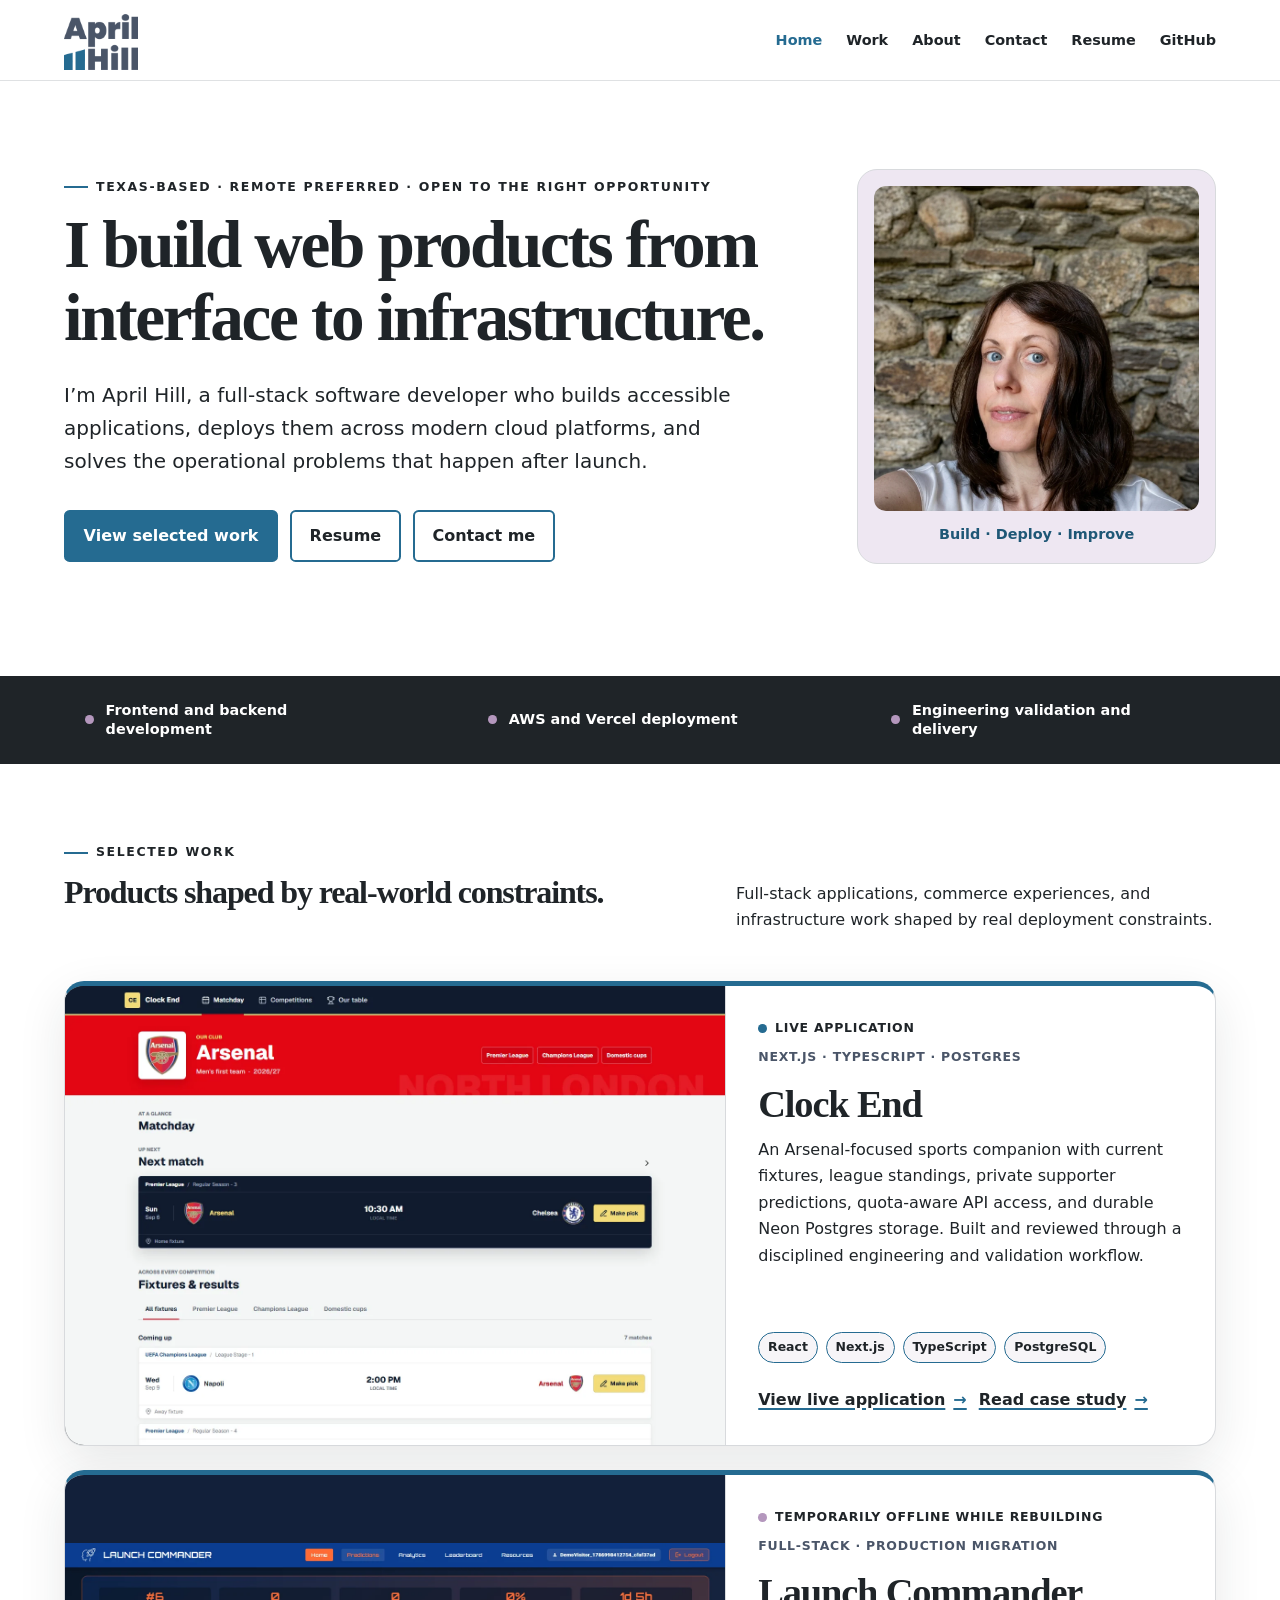
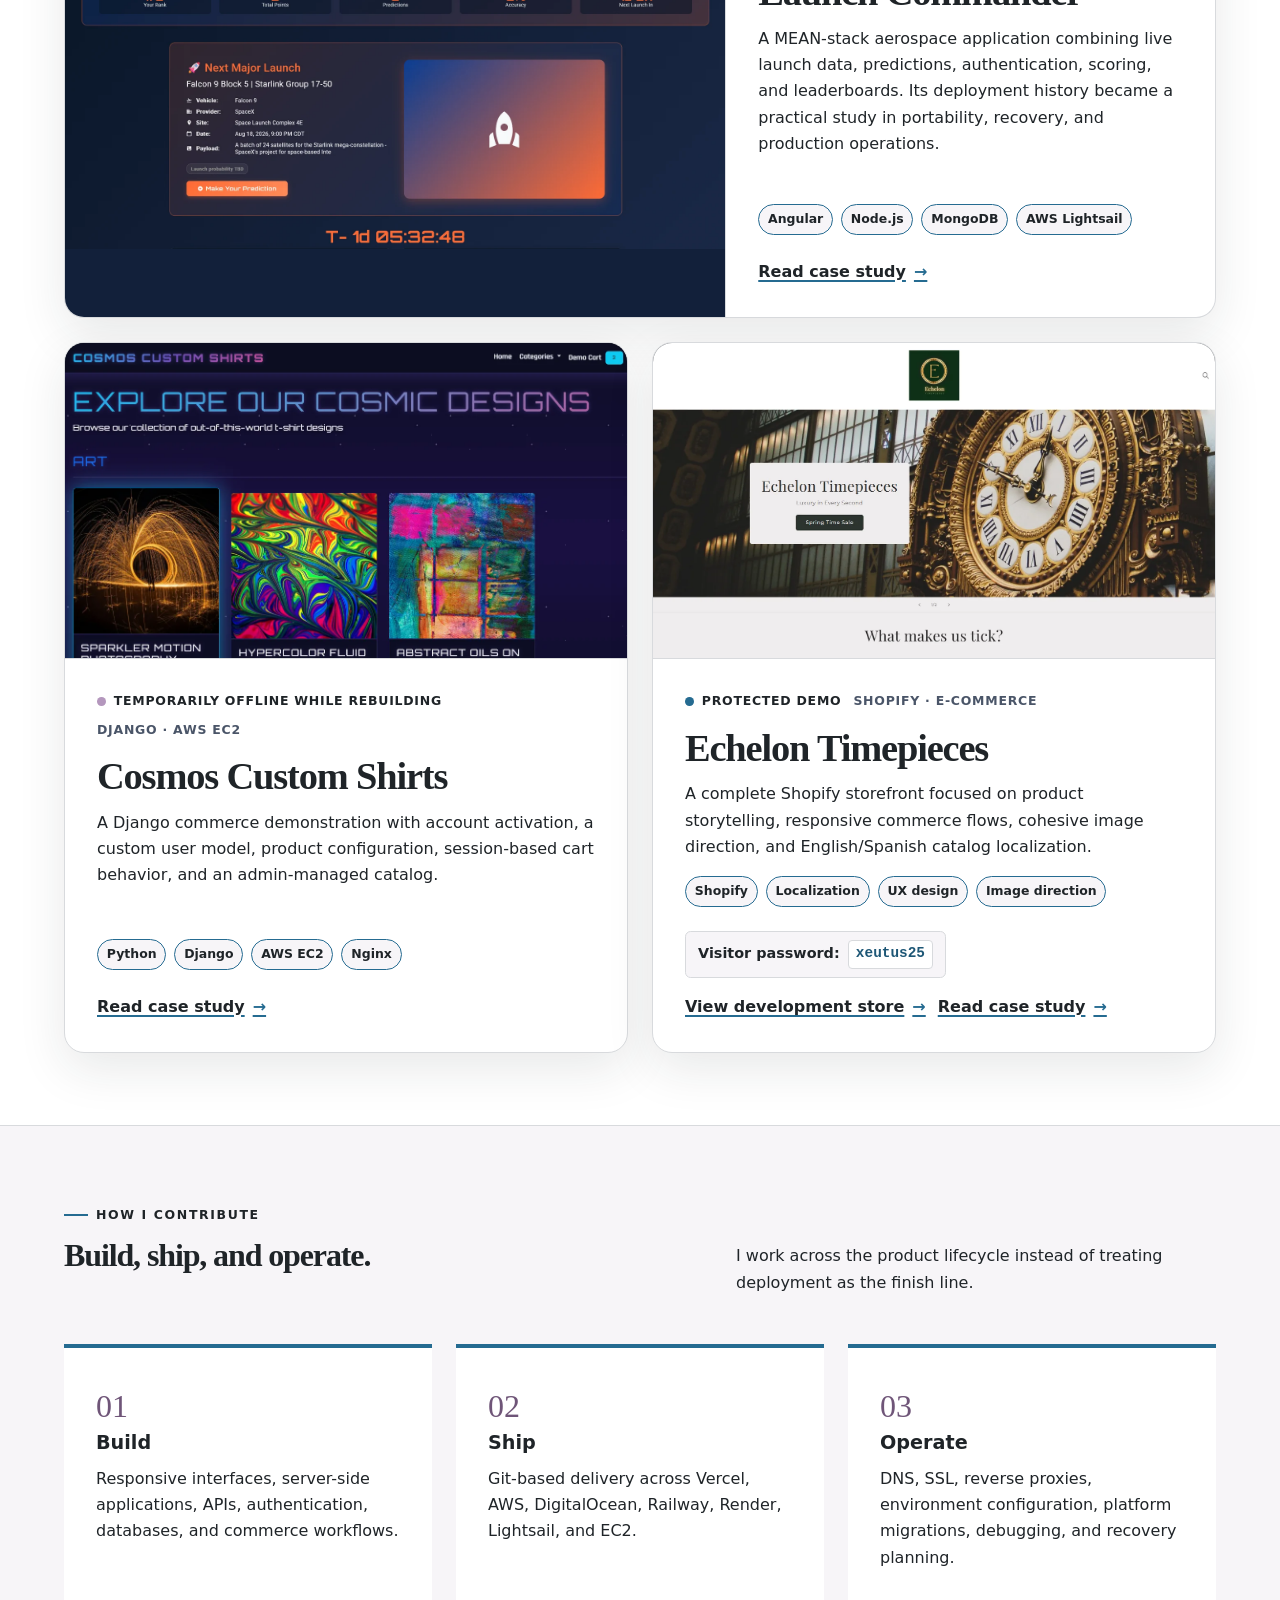
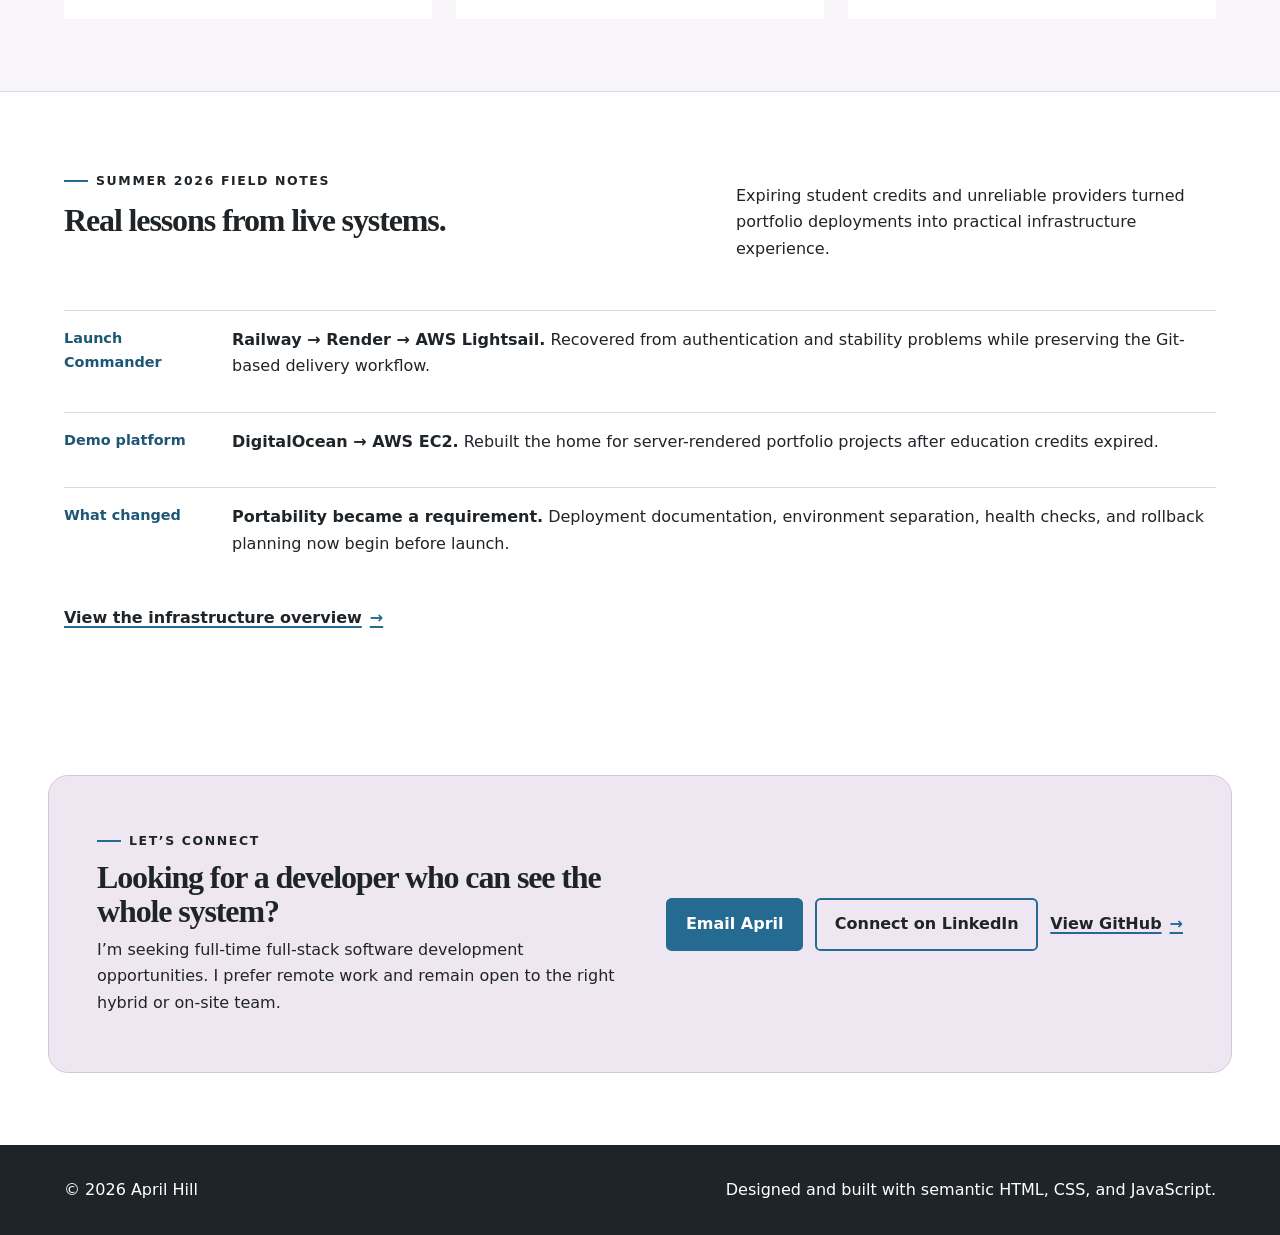
==== commit 3d99f24d: "Remove source links" ====
--- a/index.html
+++ b/index.html
@@ -142,7 +142,6 @@
                 <div class="link-row">
                   <a class="text-link" href="https://clock-end.vercel.app" target="_blank" rel="noopener noreferrer">View live application</a>
                   <a class="text-link" href="clock-end.html">Read case study</a>
-                  <a class="text-link" href="https://github.com/TiffanyApril-Dev/clock-end" target="_blank" rel="noopener noreferrer">View source</a>
                 </div>
               </div>
             </article>
